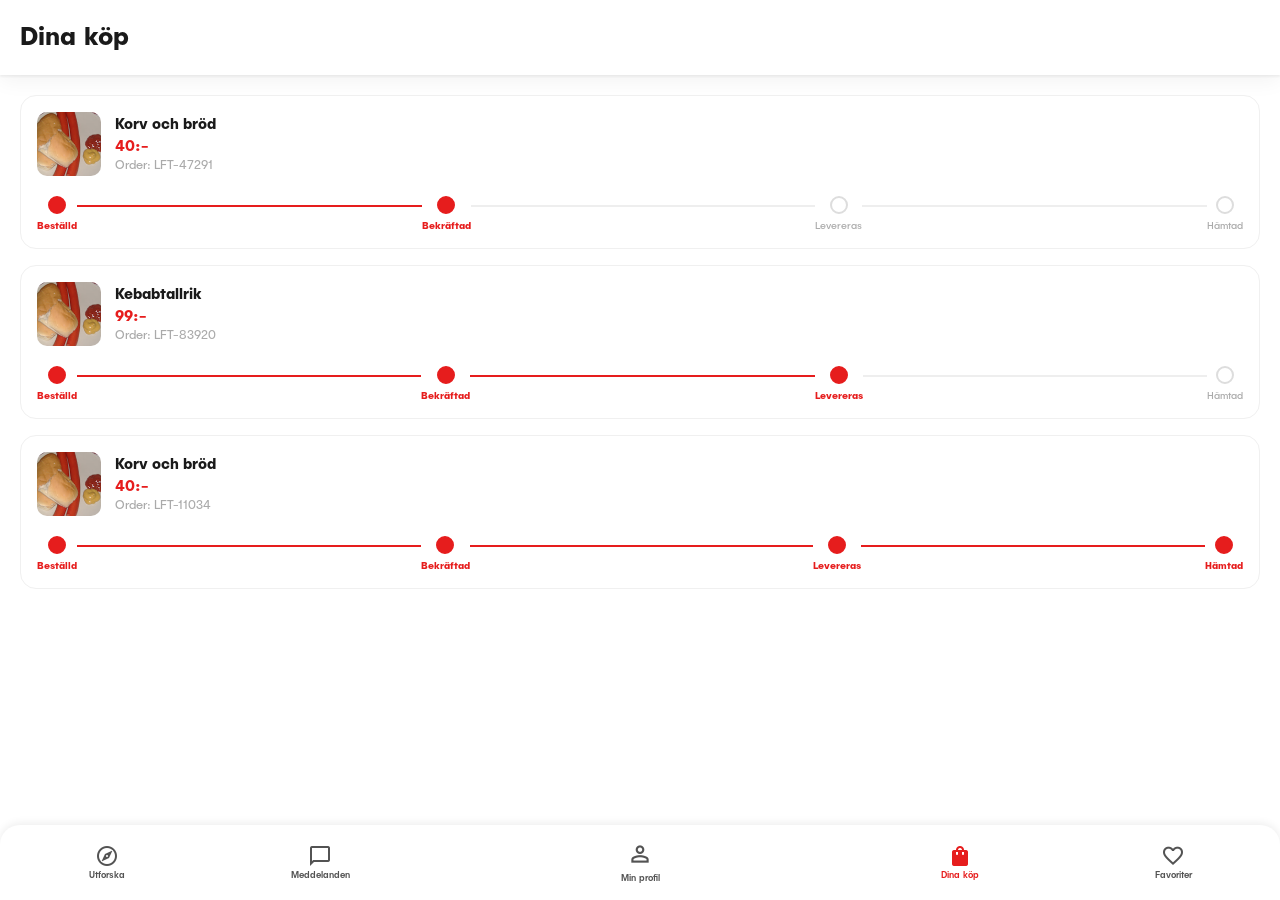
==== dinakop.html @ 67846745 "v15 inte klar men sparar för säkerhets skull" ====
<!DOCTYPE html>
<html lang="en">
<head>
    <meta charset="UTF-8">
    <meta name="viewport" content="width=device-width, initial-scale=1.0">
    <link rel="stylesheet" href="css/style.css">
    <link rel="stylesheet" href="https://fonts.googleapis.com/css2?family=Material+Symbols+Outlined:opsz,wght,FILL,GRAD@20..48,100..700,0..1,-50..200" />
    <title>Dina Köp</title>
</head>
<body id="dinaKopPage">

    <header>
        <h1>Dina köp</h1>
    </header>

    <main>

        <div class="kopLista">

            <div class="kopKort">
                <div class="kopKortTopp">
                    <div class="kopBild">
                        <img src="img/MatAnnonsBild1.png" alt="order bild">
                    </div>
                    <div class="kopInfo">
                        <p class="kopNamn">Korv och bröd</p>
                        <p class="kopPris">40:-</p>
                        <p class="kopOrderNr">Order: LFT-47291</p>
                    </div>
                </div>
                <div class="kopTracker">
                    <div class="trackerSteg aktivt">
                        <div class="trackerCircel"></div>
                        <p>Beställd</p>
                    </div>
                    <div class="trackerLinje aktivt"></div>
                    <div class="trackerSteg aktivt">
                        <div class="trackerCircel"></div>
                        <p>Bekräftad</p>
                    </div>
                    <div class="trackerLinje"></div>
                    <div class="trackerSteg">
                        <div class="trackerCircel"></div>
                        <p>Levereras</p>
                    </div>
                    <div class="trackerLinje"></div>
                    <div class="trackerSteg">
                        <div class="trackerCircel"></div>
                        <p>Hämtad</p>
                    </div>
                </div>
            </div>

            <div class="kopKort">
                <div class="kopKortTopp">
                    <div class="kopBild">
                        <img src="img/MatAnnonsBild1.png" alt="order bild">
                    </div>
                    <div class="kopInfo">
                        <p class="kopNamn">Kebabtallrik</p>
                        <p class="kopPris">99:-</p>
                        <p class="kopOrderNr">Order: LFT-83920</p>
                    </div>
                </div>
                <div class="kopTracker">
                    <div class="trackerSteg aktivt">
                        <div class="trackerCircel"></div>
                        <p>Beställd</p>
                    </div>
                    <div class="trackerLinje aktivt"></div>
                    <div class="trackerSteg aktivt">
                        <div class="trackerCircel"></div>
                        <p>Bekräftad</p>
                    </div>
                    <div class="trackerLinje aktivt"></div>
                    <div class="trackerSteg aktivt">
                        <div class="trackerCircel"></div>
                        <p>Levereras</p>
                    </div>
                    <div class="trackerLinje"></div>
                    <div class="trackerSteg">
                        <div class="trackerCircel"></div>
                        <p>Hämtad</p>
                    </div>
                </div>
            </div>

            <div class="kopKort">
                <div class="kopKortTopp">
                    <div class="kopBild">
                        <img src="img/MatAnnonsBild1.png" alt="order bild">
                    </div>
                    <div class="kopInfo">
                        <p class="kopNamn">Korv och bröd</p>
                        <p class="kopPris">40:-</p>
                        <p class="kopOrderNr">Order: LFT-11034</p>
                    </div>
                </div>
                <div class="kopTracker">
                    <div class="trackerSteg aktivt">
                        <div class="trackerCircel"></div>
                        <p>Beställd</p>
                    </div>
                    <div class="trackerLinje aktivt"></div>
                    <div class="trackerSteg aktivt">
                        <div class="trackerCircel"></div>
                        <p>Bekräftad</p>
                    </div>
                    <div class="trackerLinje aktivt"></div>
                    <div class="trackerSteg aktivt">
                        <div class="trackerCircel"></div>
                        <p>Levereras</p>
                    </div>
                    <div class="trackerLinje aktivt"></div>
                    <div class="trackerSteg aktivt">
                        <div class="trackerCircel"></div>
                        <p>Hämtad</p>
                    </div>
                </div>
            </div>

        </div>

    </main>

    <nav id="bottomNav">
        <div class="left">
            <a href="sida2.html" class="navButton">
                <span class="material-symbols-outlined">explore</span>
                <p>Utforska</p>
            </a>
            <a href="meddelanden.html" class="navButton">
                <span class="material-symbols-outlined">chat_bubble</span>
                <p>Meddelanden</p>
            </a>
        </div>
        <div class="middle">
            <a href="minprofil.html" class="navButton">
                <div class="profileCircle">
                    <span class="material-symbols-outlined">person</span>
                </div>
                <p>Min profil</p>
            </a>
        </div>
        <div class="right">
            <a href="dinakop.html" class="navButton active">
                <span class="material-symbols-outlined">shopping_bag</span>
                <p>Dina köp</p>
            </a>
            <a href="favoriter.html" class="navButton">
                <span class="material-symbols-outlined">favorite</span>
                <p>Favoriter</p>
            </a>
        </div>
    </nav>

</body>
</html>
---- css/style.css ----
/* FONTS */
@font-face {
    font-family: 'PublicaSans';
    src: url('../misc/fonts/ZPublicaSans.otf') format('opentype');
    font-weight: 400;
    font-style: normal;
}

@font-face {
    font-family: 'PublicaSans';
    src: url('../misc/fonts/PublicaSans-Medium.otf') format('opentype');
    font-weight: 500;
    font-style: normal;
}

@font-face {
    font-family: 'PublicaSans';
    src: url('../misc/fonts/PublicaSans-Bold.otf') format('opentype');
    font-weight: 700;
    font-style: normal;
}


/* MOBIL */
@media screen and (min-width: 1px) {
    #landingPage {
        background-color: white;
        margin: 0;
    }

    #shoppingPage{
        /* background-color: rgb(247, 246, 246); */
        background-color: #ffffff;
        margin:0;

        /* grid-template-rows: 100px,100px,100px; */
        grid-template-areas: 
        "hd"
        "mn"
        "nv"
        ;

        overflow-x: clip;
    }

    main {
        /* grid-area: ma; */
        height: auto;
        display: flex;
        justify-content: center;
        align-items: center;
        flex-direction: column;
    }

    div.introText {
        display: flex;
        justify-content: center;
        align-items: center;
        flex-direction: column;
        margin-bottom: 20px;
        margin-top: 80px;
        /* background-color: pink; */
        width: 100%;
        height: 100px;
    }
    div.introText h1 {
        text-align: center;
        font-family: 'PublicaSans', sans-serif;
        font-weight: 700;
        color: #e61d1d;
        font-size: 3em;
        margin:0;
    }
    div.introText p {
        margin:0;
        text-align: center;
        font-family: 'PublicaSans', sans-serif;
        font-weight: 400;
        color: #e61d1d;
    }

    div.StartKnapp {
        display: flex;
        justify-content: flex-end;
        align-items: center;
        /* background-color: red; */
        width: 100%;
        height: 200px;
        flex-direction: column;
        gap: 20px;
        margin-bottom: 20px;
    }
    div.StartKnapp a {
        display: flex;
        height: 50px;
        align-self: center;
        width: 200px;
        border-radius: 10px;
        border: 3px solid #e61d1d;
        background-color: #e61d1d;
        font-size: 18px;
        font-weight: 600;
        font-family: 'PublicaSans';
        color: white;
        box-shadow: 0 4px 15px rgba(230, 34, 34, 0.235);
        cursor:pointer;
        text-decoration: none;
        justify-content: center;
        align-items: center;
    }
    div.StartKnapp a.login {
        display: flex;
        height: 50px;
        align-self: center;
        width: 200px;
        border-radius: 10px;
        border: 3px solid #2C3E50;
        background-color: white;
        font-size: 18px;
        font-weight: 600;
        font-family: 'PublicaSans';
        color: #2C3E50;
        box-shadow: 0 4px 15px rgba(0, 0, 0, 0.1);
        cursor:pointer;
        text-decoration: none;
        justify-content: center;
        align-items: center;
    }
    div.StartKnapp a.login:visited {
        color: #2C3E50;
    }
    div.StartKnapp a:visited {
        color: white;
    }

    /* footer {
        grid-area: ft;
    } */
    div.pizzaBild {
        display: flex;
        margin:0;
        padding: 0;
        justify-content: center;
        align-items: end;
        width: 100%;
        height: 250px;
        margin-top: auto;
    }
    div.pizzaBild img {
        max-height: 100%;
        width: auto;
    }


    /* SHOPPING PAGE BÖRJAR HÄR!!!!!!!! */
    /* SHOPPING PAGE BÖRJAR HÄR!!!!!!!! */
    /* SHOPPING PAGE BÖRJAR HÄR!!!!!!!! */
    #shoppingPage #mainSida2{
        display: block;
        justify-content:flex-start ;
        align-items: center;
        flex-wrap: wrap;
        flex-direction: row ;
        width: 100%;
        height: auto;
        padding-top: 20px;
        gap: 10px;
        margin:0;
    }

    #shoppingPage #mainSida2 div.annonser {
        display: flex;
        flex-wrap: nowrap;
        overflow-x: auto;
        padding-bottom: 25px;
        padding-right: 100px;
        padding-left: 20px;
        height: auto;
        width: 100%;
        gap: 20px;
    }

    #shoppingPage div.annonser div.annons {
        width: 340px;
        flex-shrink: 0;
        height: 350px;
        background-color: white;
        border-radius: 20px;
        position: relative;
        cursor: pointer;
        border: 2px solid #eeeeee;
        transition: box-shadow 500ms;
    }

    #shoppingPage main div.bottenmellanrum {
        width: 100%;
        height: 10px;
    }

    #shoppingPage main h1.h1titel {
        font-family: 'PublicaSans', sans-serif;
        font-weight: 700;
        font-style: italic;
        margin-left: 20px;
        /* color: #e61d1d; */
        color: #1a1a1a;
    }

    #shoppingPage div.annonser div.annons:hover {
        box-shadow: 0 10px 20px rgba(0, 0, 0, 0.08), 0 4px 6px rgba(0, 0, 0, 0.05);
    }

    #shoppingPage div.annonser div.annons div.annonsBild {
        width: auto;
        height: 220px;
        border-radius: 18px 18px 0px 0px;
        overflow: hidden;
    }

    #shoppingPage div.annonser div.annons div.annonsBild img {
        width: 100%;
        height: auto;
    }

    #shoppingPage div.annonser div.annons div.annonsBild div.annonsBetyg {
        display: flex;
        flex-direction: row;
        justify-content:space-evenly;
        align-items: center;
        margin:0;
        background-color: white;
        width: 65px;
        height: 25px;
        border-radius: 20px;

        position: absolute;
        top: 15px;
        left: 15px;
        z-index: 10;
    }

    #shoppingPage div.annonser div.annons div.annonsBild div.annonsPris {
        display: flex;
        flex-direction: row;
        justify-content:space-evenly;
        align-items: center;
        margin:0;
        background-color: #e61d1d;
        width: 65px;
        height: 40px;
        border-radius: 7.5px;

        position: absolute;
        bottom: 150px;
        right: 15px;
        z-index: 10;
    }

    #shoppingPage div.annonser div.annons div.annonsBild div.annonsBetyg #star {
        color: #e61d1d;
        font-weight: 600;
        font-size: 12px;
        font-family: 'PublicaSans';
        margin-top: 13px;
        
    }

    #shoppingPage div.annonser div.annons div.annonsBild div.annonsPris #star {
        color: #ffffff;
        font-weight: 600;
        font-size: 18px;
        font-family: 'PublicaSans';
        margin-top: 20px;
        font-style: italic;
        
    }

    #shoppingPage div.annonser div.annons div.annonsInfo {
        display: flex;
        flex-direction: column;
        width: 100%;
        height: auto;
    }

    #shoppingPage div.annonser div.annons div.annonsInfo h1.annonsTitel {
        margin-left: 10px;
        margin-top:5px;
        margin-bottom:0;

        font-family: 'PublicaSans';
        font-weight: 500;
        font-size: 20px;

    }
    
    #shoppingPage div.annonser div.annons div.annonsInfo p.annonsTidKvar {
        margin-left: 10px;
        margin-top:0;
        margin-bottom:0;

        font-family: 'PublicaSans';
        font-weight: 400;
        font-size: 14px;
        color:#e61d1d;
    }

    #shoppingPage div.annonser div.annons div.annonsInfo p.annonsUser {
        color: #575757;
        font-family: 'PublicaSans';
        font-weight: 400;
        font-size: 12px;
        position: absolute;
        top: 250px;
        left: 10px;
        margin:0;
    }

    #shoppingPage div.annonser div.annons div.annonsInfo button.buybutton {
        width: 100px;
        height: 35px;
        border-radius: 10px;
        border:0;
        background-color: #e61d1d;
        color: white;
        font-family: 'PublicaSans', sans-serif;
        font-size: 16px;
        font-weight: 600;
        position: absolute;
        right: 10px;
        bottom: 10px;
        cursor: pointer;
    }

    #shoppingPage div.annonser div.annons div.annonsInfo button.buybutton:hover {
        background-color: #ce1b1b;
    }

    #shoppingPage div.annonser div.annons div.annonsInfo div.annonsPris {
        background-color: white;

    }

    #shoppingPage div.annonser div.annons div.annonsBild div.annonsPlats {
        display: flex;
        align-items: center;
        width: 200px;
        height: 30px;
        /* background-color: white; */

        border-radius: 5px;
        position: absolute;
        bottom: 145px;
        right: 5px;
        z-index: 100;
        margin:0;
    }

    #shoppingPage div.annonser div.annons div.annonsBild div.annonsPlats p {
        text-align: right;
        font-family: 'PublicaSans', sans-serif;
        font-size: 16px;
        color: white;
        margin:0;
        width: 100%;
        
    }
    
    #shoppingPage div.annonser div.annons div.annonsInfo div.annonsPris p {
        color: #e61d1d;
        font-weight: 600;
        font-size: 28px;
        font-family: 'PublicaSans';
        position: absolute;
        margin:0;
        bottom: 10px;
        left: 10px;
    }

    #shoppingPage div.annonser div.annons div.annonsBudande {
        display: flex;
        flex-direction: row;
        justify-content: space-between;
        width: 100%;
        height: auto;
    }

    #shoppingPage div.annonser div.annons div.annonsBudande p.annonsTypBud {
        margin-left: 10px;
        margin-top: 10px;
        font-family: 'PublicaSans';
        font-weight: 500;
        font-size: 16px;

        text-decoration-line: underline;
        text-decoration-color: #e61d1d;
        text-decoration-thickness: 5px;
    }

    #shoppingPage div.annonser div.annons div.annonsBudande p.annonsTypBuyNow {
        margin-left: 10px;
        margin-top: 15px;
        font-family: 'PublicaSans';
        font-weight: 500;
        font-size: 16px;
    }

    #shoppingPage div.annonser div.annons div.annonsBudande p.annonsPris {
        margin-right: 10px;
        margin-top: 10px;
        font-family: 'PublicaSans';
        font-weight: 600;
        font-size: 20px;

        text-decoration-line: underline;
        text-decoration-color: #e61d1d;
        text-decoration-thickness: 3px;
    }

    header div.nuvarandePlats {
        display: flex;
        align-items: center;
        gap: 3px;
        margin-left: 10px;
    }

    #shoppingPage header {
        box-shadow: 0 2px 2px 0 rgba(0, 0, 0, 0.05), 0 6px 20px 0 rgba(0, 0, 0, 0.05);
    }

    #shoppingPage div.nuvarandePlats button.platsIkon {
        width: 32px;
        height: 32px;
        margin-right: 7px;

        border-radius: 4px;
        border: none;
        cursor: pointer;
        
        
        display: inline-flex;
        align-items: center;
        justify-content: center;
        padding: 0; 
    }
    #shoppingPage div.nuvarandePlats button.platsIkon:hover {
        background-color: #d6d6d6;
    }
    #shoppingPage button.platsIkon {
        width: 25px;
        height: 25px;
        border-radius: 4px;
        opacity: 100%;
    }

    #shoppingPage div.nuvarandePlats h1 {
        text-align: left;
        font-family: 'PublicaSans', sans-serif;
        font-weight: 700;
        color: #e61d1d;
        font-size: 2em;
        margin:0;
        line-height: 0.8;
    }

    #shoppingPage div.nuvarandePlats #leftovers {
        font-family: 'PublicaSans', sans-serif;
        font-weight: 300;
        color: #e61d1d;
        margin:0;
        line-height: 1;
    }

    #shoppingPage div.nuvarandePlats div.loggaochplats {
        display: flex;
        flex-direction: column;
        justify-content: center;
        align-items: center;
        width: 200px;
        height: 75px;
        margin-top: 5px;
    }

    #shoppingPage header div.nuvarandePlats .p-header {
        margin: 0;
        display: inline;
        font-family: 'PublicaSans';
        font-weight: 700;
        font-size: 16px;
    }
    #shoppingPage header div.nuvarandePlats .p-header2 {
        font-family: 'PublicaSans';
        font-weight: 400;
        font-size: 16px;
        margin:0;
        display: inline;
        padding-left: 10px;
    }

    #shoppingPage div.nuvarandePlats button.platsIkon span {
        font-size: 20px;
        font-weight: 300;
        pointer-events: none;
    }

    #shoppingPage #mainSida2 div.KnapparKategorier {
        display: flex;
        flex-wrap: nowrap;
        flex-direction: row;
        justify-content: flex-start;
        margin-bottom: 20px;
        padding-left: 20px;
        gap: 10px;
        align-items: start;
    }

    #shoppingPage #mainSida2 div.KnapparKategorier button.kategoriKnappAlla {
        height: 35px;
        width: 90px;
        background-color: #e61d1d;
        color: white;
        border-radius: 20px;
        border:0;

        font-family: 'PublicaSans';
        font-weight: 500;
        font-size: 12px;
        text-align: center;
        cursor: pointer;
    }


    #shoppingPage #mainSida2 div.KnapparKategorier button.kategoriKnapp {
        height: 35px;
        width: 90px;
        background-color: #ffffff;
        color: #575757;
        border: 1px solid #d6d6d6;
        border-radius: 20px;
        /* border:0; */

        font-family: 'PublicaSans';
        font-weight: 500;
        font-size: 12px;
        text-align: center;
        cursor: pointer;
    }

    #shoppingPage #mainSida2 div.KnapparKategorier button.kategoriKnappHamburger {
        margin-right: 35px;
        height: 30px;
        width: 40px;
        border-radius: 10px;
        background-color: #e61d1d;
        color: #e61d1d;
        border: 1px solid #e61d1d;
        /* border:0;
        background-color: #e61d1d; */
        cursor: pointer;
    }

    #shoppingPage #mainSida2 div.KnapparKategorier button.kategoriKnappHamburger span {
        padding-top: 2px;
        padding-left: 1px;
    }


    /* NAV BAR */

    #shoppingPage nav {
        display: flex;
        align-items: center;
        justify-content: space-around;
        padding: 0;
        width: 100%;
        height: 75px;
        background-color: white;
        box-shadow: 0 -2px 8px rgba(0, 0, 0, 0.07);
        border-radius: 20px 20px 0 0;
        position: fixed;
        bottom: 0;
        left: 0;
        z-index: 1000;
    }
    
    #shoppingPage nav div.left,
    #shoppingPage nav div.middle,
    #shoppingPage nav div.right {
        display: flex;
        flex-direction: row;
        align-items: center;
        justify-content: space-around;
        flex: 1;
    }
    
    #shoppingPage nav a.navButton {
        display: flex;
        flex-direction: column;
        align-items: center;
        justify-content: center;
        gap: 4px;
        padding: 6px 0;
        flex: 1;
        border: none;
        background: none;
        cursor: pointer;
        border-radius: 12px;
        text-decoration: none;
    }
    
    #shoppingPage nav a.navButton span.material-symbols-outlined {
        font-size: 24px;
        color: #575757;
        font-variation-settings: 'FILL' 0, 'wght' 400;
        transition: color 200ms;
    }
    
    #shoppingPage nav a.navButton p {
        margin: 0;
        font-family: 'PublicaSans', sans-serif;
        font-size: 9px;
        font-weight: 500;
        color: #575757;
        white-space: nowrap;
    }
    
    #shoppingPage nav a.navButton.active span.material-symbols-outlined {
        color: #e61d1d;
        font-variation-settings: 'FILL' 1, 'wght' 400;
    }
    
    #shoppingPage nav a.navButton.active p {
        color: #e61d1d;
    }

    #shoppingPage nav button.navButton {
        gap: 4px;
    }
    
    #shoppingPage nav a.navButton div.profileCircle span.material-symbols-outlined {
        font-size: 26px;
        color: #575757;
        font-variation-settings: 'FILL' 0, 'wght' 400;
        transition: color 200ms, font-variation-settings 200ms;
    }
    
    #shoppingPage nav a.navButton.active div.profileCircle {
        border-color: #e61d1d;
    }
    
    #shoppingPage nav a.navButton.active div.profileCircle span.material-symbols-outlined {
        color: #e61d1d;
        font-variation-settings: 'FILL' 1, 'wght' 400;
    }
    
    #shoppingPage nav a.navButton.active p {
        color: #e61d1d;
    }
    
    
    #shoppingPage #mainSida2 {
        padding-bottom: 90px;
    }




    /* KÖP ORDER */

    #purchase {
        display: none;
        position: fixed;
        inset: 0;
        background-color: rgba(0, 0, 0, 0.4);
        z-index: 2000;
        opacity: 0;
        transition: opacity 350ms ease;
    }

    #purchase.visible {
        opacity: 1;
    }

    #purchaseWindow {
        position: fixed;
        bottom: 0;
        left: 0;
        width: 425px;
        z-index: 2001;
        background-color: #ffffff;
        border-radius: 28px 28px 0 0;
        padding: 16px 24px 36px 24px;
        display: flex;
        flex-direction: column;
        align-items: center;

        transform: translateY(100%);
        /* transition: transform 400ms cubic-bezier(0.32, 0.72, 0, 1); */
        transition: transform 400ms ease;
    }

    #purchaseWindow.visible {
        transform: translateY(0);
    }

    #purchaseIcon {
        font-size: 40px;
        color: #e61d1d;
        font-variation-settings: 'FILL' 1;
    }

    #purchaseTitel {
        font-family: 'PublicaSans', sans-serif;
        font-weight: 700;
        font-size: 32px;
        color: #1a1a1a;
        margin: 0 0 4px 0;
    }

    #purchaseLitenText {
        font-family: 'PublicaSans', sans-serif;
        font-weight: 400;
        font-size: 14px;
        color: #888888;
        margin: 0 0 28px 0;
    }

    #purchaseDiv {
        width: 100%;
        background-color: #f7f7f7;
        border-radius: 16px;
        padding: 4px 16px;
        margin-bottom: 28px;
        margin-right: 10px;
        margin-left: 10px;
    }

    .purchaseRow {
        display: flex;
        justify-content: space-between;
        align-items: center;
        padding: 14px 0;
    }

    .purchaseText {
        font-family: 'PublicaSans', sans-serif;
        font-weight: 400;
        font-size: 14px;
        color: #565656;
    }

    .purchasePris {
        font-family: 'PublicaSans', sans-serif;
        font-weight: 600;
        font-size: 14px;
        color: #1a1a1a;
    }

    #purchaseCloseButton {
        width: 100%;
        height: 52px;
        border-radius: 14px;
        border: none;
        background-color: #e61d1d;
        color: white;
        font-family: 'PublicaSans', sans-serif;
        font-size: 16px;
        font-weight: 600;
        cursor: pointer;
        transition: background-color 200ms;
    }

    #purchaseCloseBtn:hover {
        background-color: #ce1b1b;
    }



    /* SIDA 3 (MEDDELANDEN) */
    /* SIDA 3 (MEDDELANDEN) */
    /* SIDA 3 (MEDDELANDEN) */
    /* SIDA 3 (MEDDELANDEN) */
    /* SIDA 3 (MEDDELANDEN) */
    /* SIDA 3 (MEDDELANDEN) */
    /* SIDA 3 (MEDDELANDEN) */

    #meddelandenPage {
        background-color: #ffffff;
        margin: 0;
    }

    #meddelandenPage header {
        box-shadow: 0 2px 2px 0 rgba(0, 0, 0, 0.05), 0 6px 20px 0 rgba(0, 0, 0, 0.05);
        padding: 0 20px;
        height: 75px;
        display: flex;
        align-items: center;
    }

    #meddelandenPage header h1 {
        font-family: 'PublicaSans', sans-serif;
        font-weight: 700;
        font-size: 28px;
        color: #1a1a1a;
        margin: 0;
    }

    #meddelandenPage main {
        display: block;
        height: auto;
        padding-bottom: 90px;
    }


    #meddelandenPage div.konversationer {
        display: flex;
        flex-direction: column;
        padding: 10px 0;
    }

    #meddelandenPage div.konversation {
        display: flex;
        flex-direction: row;
        align-items: center;
        gap: 14px;
        padding: 14px 20px;
        cursor: pointer;
        border-bottom: 1px solid #f0f0f0;
        transition: background-color 150ms;
    }

    #meddelandenPage div.konversation:hover {
        background-color: #fafafa;
    }


    #meddelandenPage div.profilCircel {
        width: 48px;
        height: 48px;
        min-width: 48px;
        border-radius: 50%;
        border: 2px solid #e8e8e8;
        display: flex;
        align-items: center;
        justify-content: center;
        font-family: 'PublicaSans', sans-serif;
        font-weight: 700;
        font-size: 18px;
        color: #e61d1d;
    }

    #meddelandenPage div.profilCircel span {
        color: #e61d1d;
        font-variation-settings: 'FILL' 1;
    }


    #meddelandenPage div.konvInfo {
        display: flex;
        flex-direction: column;
        gap: 3px;
        overflow: hidden;
    }

    #meddelandenPage p.konvNamn {
        margin: 0;
        font-family: 'PublicaSans', sans-serif;
        font-weight: 600;
        font-size: 15px;
        color: #1a1a1a;
    }

    #meddelandenPage p.konvSenaste {
        margin: 0;
        font-family: 'PublicaSans', sans-serif;
        font-weight: 400;
        font-size: 13px;
        color: #575757;
        overflow: hidden;
    }

   
    #meddelandenPage nav {
        display: flex;
        align-items: center;
        justify-content: space-around;
        padding: 0;
        width: 100%;
        height: 75px;
        background-color: white;
        box-shadow: 0 -2px 8px rgba(0, 0, 0, 0.07);
        border-radius: 20px 20px 0 0;
        position: fixed;
        bottom: 0;
        left: 0;
        z-index: 1000;
    }

    #meddelandenPage nav div.left,
    #meddelandenPage nav div.middle,
    #meddelandenPage nav div.right {
        display: flex;
        flex-direction: row;
        align-items: center;
        justify-content: space-around;
        flex: 1;
    }

    #meddelandenPage nav .navButton {
        display: flex;
        flex-direction: column;
        align-items: center;
        justify-content: center;
        gap: 2px;
        padding: 6px 0;
        flex: 1;
        border: none;
        background: none;
        cursor: pointer;
        border-radius: 12px;
        text-decoration: none;
    }

    #meddelandenPage nav .navButton span.material-symbols-outlined {
        font-size: 24px;
        color: #575757;
        font-variation-settings: 'FILL' 0, 'wght' 400;
        transition: color 200ms;
    }

    #meddelandenPage nav .navButton p {
        margin: 0;
        font-family: 'PublicaSans', sans-serif;
        font-size: 9px;
        font-weight: 500;
        color: #575757;
        white-space: nowrap;
    }

    #meddelandenPage nav .navButton.active span.material-symbols-outlined {
        color: #e61d1d;
        font-variation-settings: 'FILL' 1, 'wght' 400;
    }

    #meddelandenPage nav .navButton.active p {
        color: #e61d1d;
    }

    #meddelandenPage nav .navButton div.profileCircle span.material-symbols-outlined {
        font-size: 26px;
        color: #575757;
    }


    /* SIDA 4 */
    /* SIDA 4 */
    /* SIDA 4 */
    /* SIDA 4 */
    /* SIDA 4 */
    /* SIDA 4 */

        /* ========================= */
    /* SHARED PLAIN HEADER       */
    /* ========================= */

    #profilPage header,
    #dinaKopPage header,
    #favoriterPage header {
        box-shadow: 0 2px 2px 0 rgba(0, 0, 0, 0.05), 0 6px 20px 0 rgba(0, 0, 0, 0.05);
        padding: 0 20px;
        height: 75px;
        display: flex;
        align-items: center;
    }

    #profilPage header h1,
    #dinaKopPage header h1,
    #favoriterPage header h1 {
        font-family: 'PublicaSans', sans-serif;
        font-weight: 700;
        font-size: 1.6em;
        color: #1a1a1a;
        margin: 0;
    }

    #profilPage main,
    #dinaKopPage main,
    #favoriterPage main {
        display: block;
        height: auto;
        padding-bottom: 90px;
    }

    /* SHARED NAV (same rules as meddelandenPage) */
    #profilPage nav,
    #dinaKopPage nav,
    #favoriterPage nav {
        display: flex;
        align-items: center;
        justify-content: space-around;
        padding: 0;
        width: 100%;
        height: 75px;
        background-color: white;
        box-shadow: 0 -2px 8px rgba(0, 0, 0, 0.07);
        border-radius: 20px 20px 0 0;
        position: fixed;
        bottom: 0;
        left: 0;
        z-index: 1000;
    }

    #profilPage nav div.left,
    #profilPage nav div.middle,
    #profilPage nav div.right,
    #dinaKopPage nav div.left,
    #dinaKopPage nav div.middle,
    #dinaKopPage nav div.right,
    #favoriterPage nav div.left,
    #favoriterPage nav div.middle,
    #favoriterPage nav div.right {
        display: flex;
        flex-direction: row;
        align-items: center;
        justify-content: space-around;
        flex: 1;
    }

    #profilPage nav .navButton,
    #dinaKopPage nav .navButton,
    #favoriterPage nav .navButton {
        display: flex;
        flex-direction: column;
        align-items: center;
        justify-content: center;
        gap: 2px;
        padding: 6px 0;
        flex: 1;
        border: none;
        background: none;
        cursor: pointer;
        border-radius: 12px;
        text-decoration: none;
        -webkit-tap-highlight-color: transparent;
    }

    #profilPage nav .navButton span.material-symbols-outlined,
    #dinaKopPage nav .navButton span.material-symbols-outlined,
    #favoriterPage nav .navButton span.material-symbols-outlined {
        font-size: 24px;
        color: #535353;
        font-variation-settings: 'FILL' 0, 'wght' 400;
        transition: color 200ms;
    }

    #profilPage nav .navButton p,
    #dinaKopPage nav .navButton p,
    #favoriterPage nav .navButton p {
        margin: 0;
        font-family: 'PublicaSans', sans-serif;
        font-size: 9px;
        font-weight: 500;
        color: #535353;
        white-space: nowrap;
    }

    #profilPage nav .navButton.active span.material-symbols-outlined,
    #dinaKopPage nav .navButton.active span.material-symbols-outlined,
    #favoriterPage nav .navButton.active span.material-symbols-outlined {
        color: #e61d1d;
        font-variation-settings: 'FILL' 1, 'wght' 400;
    }

    #profilPage nav .navButton.active p,
    #dinaKopPage nav .navButton.active p,
    #favoriterPage nav .navButton.active p {
        color: #e61d1d;
    }


    #profilPage nav .navButton div.profileCircle span.material-symbols-outlined,
    #dinaKopPage nav .navButton div.profileCircle span.material-symbols-outlined,
    #favoriterPage nav .navButton div.profileCircle span.material-symbols-outlined {
        font-size: 26px;
        color: #535353;
    }

    #profilPage nav .navButton.active div.profileCircle,
    #dinaKopPage nav .navButton.active div.profileCircle,
    #favoriterPage nav .navButton.active div.profileCircle {
        border-color: #e61d1d;
    }

    #profilPage nav .navButton.active div.profileCircle span.material-symbols-outlined,
    #dinaKopPage nav .navButton.active div.profileCircle span.material-symbols-outlined,
    #favoriterPage nav .navButton.active div.profileCircle span.material-symbols-outlined {
        color: #e61d1d;
    }


    /* ========================= */
    /* MIN PROFIL                */
    /* ========================= */

    #profilPage {
        background-color: #ffffff;
        margin: 0;
    }

    #profilPage div.profilTopp {
        display: flex;
        flex-direction: column;
        align-items: center;
        padding: 30px 20px 20px 20px;
        gap: 6px;
    }

    #profilPage div.profilAvatar {
        width: 80px;
        height: 80px;
        border-radius: 50%;
        background-color: #fdeaea;
        border: 2px solid #e8e8e8;
        display: flex;
        align-items: center;
        justify-content: center;
        font-family: 'PublicaSans', sans-serif;
        font-weight: 700;
        font-size: 32px;
        color: #e61d1d;
        margin-bottom: 8px;
    }

    #profilPage div.profilAvatar span{
        color: #e61d1d;
        font-variation-settings: 'FILL' 1, 'wght' 400;
        font-size: 36px;
    }

    #profilPage p.profilNamn {
        margin: 0;
        font-family: 'PublicaSans', sans-serif;
        font-weight: 600;
        font-size: 18px;
        color: #1a1a1a;
    }

    #profilPage p.profilEmail {
        margin: 0;
        font-family: 'PublicaSans', sans-serif;
        font-weight: 400;
        font-size: 13px;
        color: #535353;
    }

    #profilPage div.profilSektion {
        margin: 10px 20px;
        border: 1px solid #f0f0f0;
        border-radius: 16px;
        overflow: hidden;
    }

    #profilPage div.profilRad {
        display: flex;
        flex-direction: row;
        align-items: center;
        gap: 14px;
        padding: 16px;
        cursor: pointer;
        border-bottom: 1px solid #f0f0f0;
    }

    #profilPage div.profilRad:last-child {
        border-bottom: none;
    }

    #profilPage div.profilRad:hover {
        background-color: #fafafa;
    }

    #profilPage div.profilRad span.material-symbols-outlined {
        font-size: 22px;
        color: #535353;
    }

    #profilPage div.profilRad p {
        margin: 0;
        font-family: 'PublicaSans', sans-serif;
        font-weight: 500;
        font-size: 15px;
        color: #1a1a1a;
        flex: 1;
    }

    #profilPage span.profilPil {
        color: #535353;
    }

    #profilPage div.profilRadLogout span.material-symbols-outlined,
    #profilPage div.profilRadLogout p {
        color: #e61d1d;
    }


    /* ========================= */
    /* DINA KÖP                  */
    /* ========================= */

    #dinaKopPage {
        background-color: #ffffff;
        margin: 0;
    }

    #dinaKopPage div.kopLista {
        display: flex;
        flex-direction: column;
        gap: 16px;
        padding: 20px;
    }

    #dinaKopPage div.kopKort {
        border: 1px solid #f0f0f0;
        border-radius: 16px;
        padding: 16px;
        display: flex;
        flex-direction: column;
        gap: 20px;
    }

    #dinaKopPage div.kopKortTopp {
        display: flex;
        flex-direction: row;
        gap: 14px;
        align-items: center;
    }

    #dinaKopPage div.kopBild {
        width: 64px;
        height: 64px;
        border-radius: 10px;
        overflow: hidden;
        flex-shrink: 0;
    }

    #dinaKopPage div.kopBild img {
        width: 100%;
        height: 100%;
        object-fit: cover;
    }

    #dinaKopPage div.kopInfo {
        display: flex;
        flex-direction: column;
        gap: 3px;
    }

    #dinaKopPage p.kopNamn {
        margin: 0;
        font-family: 'PublicaSans', sans-serif;
        font-weight: 600;
        font-size: 15px;
        color: #1a1a1a;
    }

    #dinaKopPage p.kopPris {
        margin: 0;
        font-family: 'PublicaSans', sans-serif;
        font-weight: 700;
        font-size: 15px;
        color: #e61d1d;
    }

    #dinaKopPage p.kopOrderNr {
        margin: 0;
        font-family: 'PublicaSans', sans-serif;
        font-weight: 400;
        font-size: 12px;
        color: #aaaaaa;
    }

    /* Shipping tracker */
    #dinaKopPage div.kopTracker {
        display: flex;
        flex-direction: row;
        align-items: center;
        justify-content: space-between;
    }

    #dinaKopPage div.trackerSteg {
        display: flex;
        flex-direction: column;
        align-items: center;
        gap: 6px;
        flex-shrink: 0;
    }

    #dinaKopPage div.trackerCircel {
        width: 14px;
        height: 14px;
        border-radius: 50%;
        border: 2px solid #dddddd;
        background-color: white;
        transition: background-color 200ms, border-color 200ms;
    }

    #dinaKopPage div.trackerSteg.aktivt div.trackerCircel {
        background-color: #e61d1d;
        border-color: #e61d1d;
    }

    #dinaKopPage div.trackerSteg p {
        margin: 0;
        font-family: 'PublicaSans', sans-serif;
        font-weight: 400;
        font-size: 10px;
        color: #aaaaaa;
        white-space: nowrap;
    }

    #dinaKopPage div.trackerSteg.aktivt p {
        color: #e61d1d;
        font-weight: 600;
    }

    #dinaKopPage div.trackerLinje {
        flex: 1;
        height: 2px;
        background-color: #eeeeee;
        margin-bottom: 16px;
    }

    #dinaKopPage div.trackerLinje.aktivt {
        background-color: #e61d1d;
    }


    /* ========================= */
    /* FAVORITER                 */
    /* ========================= */

    #favoriterPage {
        background-color: #ffffff;
        margin: 0;
    }

    #favoriterPage div.favGrid {
        display: flex;
        flex-wrap: wrap;
        gap: 16px;
        padding: 20px;
        justify-content: space-between;
    }

    #favoriterPage div.annons {
        width: calc(50% - 8px);
        height: 350px;
        background-color: white;
        border-radius: 20px;
        position: relative;
        cursor: pointer;
        border: 2px solid #eeeeee;
        transition: box-shadow 500ms;
        flex-shrink: 0;
        overflow: hidden;
    }

    #favoriterPage div.annons:hover {
        box-shadow: 0 10px 20px rgba(0, 0, 0, 0.08), 0 4px 6px rgba(0, 0, 0, 0.05);
    }

    #favoriterPage div.annonsBild {
        width: 100%;
        height: 180px;
        border-radius: 18px 18px 0 0;
        overflow: hidden;
    }

    #favoriterPage div.annonsBild img {
        width: 100%;
        height: 100%;
        object-fit: cover;
    }

    #favoriterPage div.annonsBetyg {
        display: flex;
        justify-content: space-evenly;
        align-items: center;
        background-color: white;
        width: 60px;
        height: 22px;
        border-radius: 20px;
        position: absolute;
        top: 10px;
        left: 10px;
        z-index: 10;
    }

    #favoriterPage div.annonsBetyg #star {
        color: #e61d1d;
        font-weight: 600;
        font-size: 10px;
        font-family: 'PublicaSans';
        margin-top: 10px;
    }

    #favoriterPage div.annonsInfo {
        display: flex;
        flex-direction: column;
        width: 100%;
    }

    #favoriterPage h1.annonsTitel {
        margin: 6px 8px 0 8px;
        font-family: 'PublicaSans';
        font-weight: 500;
        font-size: 14px;
    }

    #favoriterPage p.annonsUser {
        color: #535353;
        font-family: 'PublicaSans';
        font-weight: 400;
        font-size: 10px;
        position: absolute;
        top: 210px;
        left: 8px;
        right: 8px;
        margin: 0;
        overflow: hidden;
        text-overflow: ellipsis;
        white-space: nowrap;
    }

    #favoriterPage div.annonsPris p {
        color: #e61d1d;
        font-weight: 600;
        font-size: 20px;
        font-family: 'PublicaSans';
        position: absolute;
        margin: 0;
        bottom: 10px;
        left: 8px;
    }

    #favoriterPage button.buybutton {
        width: 80px;
        height: 30px;
        border-radius: 10px;
        border: 0;
        background-color: #e61d1d;
        color: white;
        font-family: 'PublicaSans', sans-serif;
        font-size: 13px;
        font-weight: 600;
        position: absolute;
        right: 8px;
        bottom: 10px;
        cursor: pointer;
    }

    #favoriterPage button.buybutton:hover {
        background-color: #ce1b1b;
    }



}








/* DESKTOP */
/* DESKTOP */
/* DESKTOP */
/* DESKTOP */
/* DESKTOP */
/* DESKTOP */
/* DESKTOP */

@media screen and (min-width: 600px) {
    body {
        background-color: white;
        margin: 0;
    }

    main {
        height: 100vh;
        display: flex;
        justify-content: center;
        align-items: center;
        flex-direction: column;
    }

    div.introText {
        display: flex;
        justify-content: center;
        align-items: center;
        flex-direction: column;
        margin-bottom: 20px;
        margin-top: 80px;
        /* background-color: pink; */
        width: 100%;
        height: 100px;
    }
    div.introText h1 {
        text-align: center;
        font-family: 'PublicaSans', sans-serif;
        font-weight: 700;
        color: #e61d1d;
        font-size: 3em;
        margin:0;
    }
    div.introText p {
        margin:0;
        text-align: center;
        font-family: 'PublicaSans', sans-serif;
        font-weight: 400;
        color: #e61d1d;
    }

    div.StartKnapp {
        display: flex;
        justify-content: center;
        align-items: center;
        /* background-color: red; */
        width: 100%;
        height: 125px;
        gap: 30px;
    }
    div.StartKnapp a {
        display: flex;
        height: 50px;
        align-self: center;
        width: 200px;
        border-radius: 10px;
        border: 3px solid #e61d1d;
        background-color: #e61d1d;
        font-size: 18px;
        font-weight: 600;
        font-family: 'PublicaSans';
        color: white;
        box-shadow: 0 4px 15px rgba(230, 34, 34, 0.235);
        cursor:pointer;
        text-decoration: none;
        justify-content: center;
        align-items: center;
    }
    div.StartKnapp a.login {
        display: flex;
        height: 50px;
        align-self: center;
        width: 200px;
        border-radius: 10px;
        border: 3px solid #2C3E50;
        background-color: white;
        font-size: 18px;
        font-weight: 600;
        font-family: 'PublicaSans';
        color: #2C3E50;
        box-shadow: 0 4px 15px rgba(0, 0, 0, 0.1);
        cursor:pointer;
        text-decoration: none;
        justify-content: center;
        align-items: center;
    }
    div.StartKnapp a.login:visited {
        color: #2C3E50;
    }
    div.StartKnapp a:visited {
        color: white;
    }

    div.pizzaBild {
        display: flex;
        margin:0;
        padding: 0;
        justify-content: center;
        align-items: end;
        width: 100%;
        height: 250px;
        margin-top: auto;
    }
    div.pizzaBild img {
        max-height: 100%;
        width: auto;
        margin-top: 200px;
    }
}
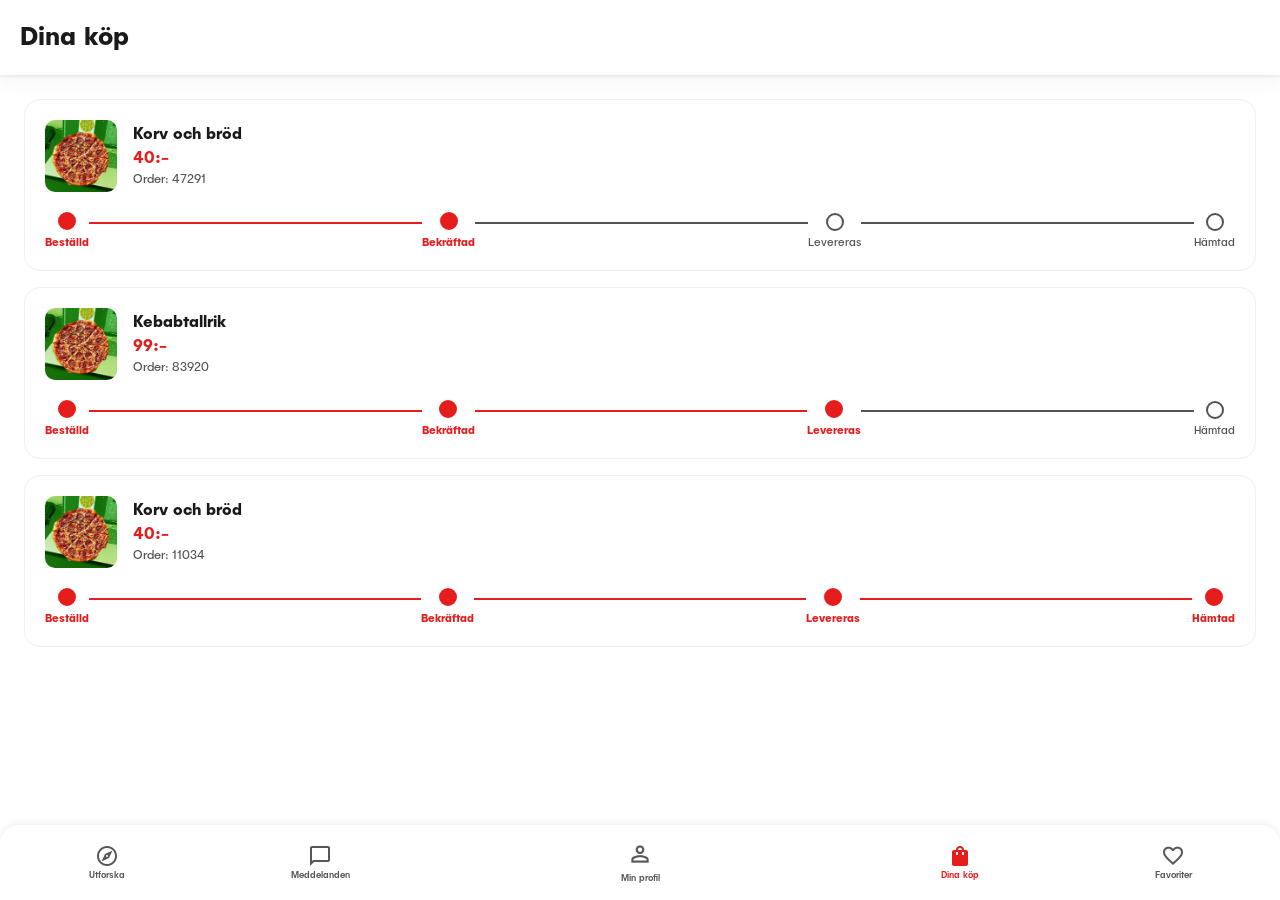
==== commit 2e2cfe6e: "Inlämning" ====
--- a/dinakop.html
+++ b/dinakop.html
@@ -4,7 +4,7 @@
     <meta charset="UTF-8">
     <meta name="viewport" content="width=device-width, initial-scale=1.0">
     <link rel="stylesheet" href="css/style.css">
-    <link rel="stylesheet" href="https://fonts.googleapis.com/css2?family=Material+Symbols+Outlined:opsz,wght,FILL,GRAD@20..48,100..700,0..1,-50..200" />
+    <link rel="stylesheet" href="https://fonts.googleapis.com/css2?family=Material+Symbols+Outlined:opsz,wght,FILL,GRAD@20..48,100..700,0..1,-50..200">
     <title>Dina Köp</title>
 </head>
 <body id="dinaKopPage">
@@ -20,12 +20,12 @@
             <div class="kopKort">
                 <div class="kopKortTopp">
                     <div class="kopBild">
-                        <img src="img/MatAnnonsBild1.png" alt="order bild">
+                        <img src="img/PSDBILDWEBBUTVECKLING.jpg" alt="order bild">
                     </div>
                     <div class="kopInfo">
                         <p class="kopNamn">Korv och bröd</p>
                         <p class="kopPris">40:-</p>
-                        <p class="kopOrderNr">Order: LFT-47291</p>
+                        <p class="kopOrderNr">Order: 47291</p>
                     </div>
                 </div>
                 <div class="kopTracker">
@@ -54,12 +54,12 @@
             <div class="kopKort">
                 <div class="kopKortTopp">
                     <div class="kopBild">
-                        <img src="img/MatAnnonsBild1.png" alt="order bild">
+                        <img src="img/PSDBILDWEBBUTVECKLING.jpg" alt="order bild">
                     </div>
                     <div class="kopInfo">
                         <p class="kopNamn">Kebabtallrik</p>
                         <p class="kopPris">99:-</p>
-                        <p class="kopOrderNr">Order: LFT-83920</p>
+                        <p class="kopOrderNr">Order: 83920</p>
                     </div>
                 </div>
                 <div class="kopTracker">
@@ -88,12 +88,12 @@
             <div class="kopKort">
                 <div class="kopKortTopp">
                     <div class="kopBild">
-                        <img src="img/MatAnnonsBild1.png" alt="order bild">
+                        <img src="img/PSDBILDWEBBUTVECKLING.jpg" alt="order bild">
                     </div>
                     <div class="kopInfo">
                         <p class="kopNamn">Korv och bröd</p>
                         <p class="kopPris">40:-</p>
-                        <p class="kopOrderNr">Order: LFT-11034</p>
+                        <p class="kopOrderNr">Order: 11034</p>
                     </div>
                 </div>
                 <div class="kopTracker">
@@ -143,7 +143,7 @@
             </a>
         </div>
         <div class="right">
-            <a href="dinakop.html" class="navButton active">
+            <a href="dinakop.html" class="navButton ">
                 <span class="material-symbols-outlined">shopping_bag</span>
                 <p>Dina köp</p>
             </a>
--- a/css/style.css
+++ b/css/style.css
@@ -20,20 +20,25 @@
     font-style: normal;
 }
 
+/* CSS variabel */
+:root {
+    --main-color: #e61d1d;
+}
+
 
 /* MOBIL */
-@media screen and (min-width: 1px) {
+@media screen and (max-width: 600px) {
     #landingPage {
         background-color: white;
         margin: 0;
     }
 
     #shoppingPage{
-        /* background-color: rgb(247, 246, 246); */
+        display: grid;
         background-color: #ffffff;
         margin:0;
 
-        /* grid-template-rows: 100px,100px,100px; */
+        /* grid-template-rows: 100px, 100px, 100px; */
         grid-template-areas: 
         "hd"
         "mn"
@@ -44,7 +49,6 @@
     }
 
     main {
-        /* grid-area: ma; */
         height: auto;
         display: flex;
         justify-content: center;
@@ -67,7 +71,7 @@
         text-align: center;
         font-family: 'PublicaSans', sans-serif;
         font-weight: 700;
-        color: #e61d1d;
+        color: var(--main-color);
         font-size: 3em;
         margin:0;
     }
@@ -76,7 +80,7 @@
         text-align: center;
         font-family: 'PublicaSans', sans-serif;
         font-weight: 400;
-        color: #e61d1d;
+        color: var(--main-color);
     }
 
     div.StartKnapp {
@@ -96,46 +100,22 @@
         align-self: center;
         width: 200px;
         border-radius: 10px;
-        border: 3px solid #e61d1d;
-        background-color: #e61d1d;
+        border: 3px solid var(--main-color);
+        background-color: var(--main-color);
         font-size: 18px;
         font-weight: 600;
         font-family: 'PublicaSans';
         color: white;
-        box-shadow: 0 4px 15px rgba(230, 34, 34, 0.235);
         cursor:pointer;
         text-decoration: none;
         justify-content: center;
         align-items: center;
     }
-    div.StartKnapp a.login {
-        display: flex;
-        height: 50px;
-        align-self: center;
-        width: 200px;
-        border-radius: 10px;
-        border: 3px solid #2C3E50;
-        background-color: white;
-        font-size: 18px;
-        font-weight: 600;
-        font-family: 'PublicaSans';
-        color: #2C3E50;
-        box-shadow: 0 4px 15px rgba(0, 0, 0, 0.1);
-        cursor:pointer;
-        text-decoration: none;
-        justify-content: center;
-        align-items: center;
-    }
-    div.StartKnapp a.login:visited {
-        color: #2C3E50;
-    }
+
     div.StartKnapp a:visited {
         color: white;
     }
 
-    /* footer {
-        grid-area: ft;
-    } */
     div.pizzaBild {
         display: flex;
         margin:0;
@@ -182,7 +162,6 @@
 
     #shoppingPage div.annonser div.annons {
         width: 340px;
-        flex-shrink: 0;
         height: 350px;
         background-color: white;
         border-radius: 20px;
@@ -202,7 +181,7 @@
         font-weight: 700;
         font-style: italic;
         margin-left: 20px;
-        /* color: #e61d1d; */
+        /* color: var(--main-color); */
         color: #1a1a1a;
     }
 
@@ -245,7 +224,7 @@
         justify-content:space-evenly;
         align-items: center;
         margin:0;
-        background-color: #e61d1d;
+        background-color: var(--main-color);
         width: 65px;
         height: 40px;
         border-radius: 7.5px;
@@ -256,8 +235,8 @@
         z-index: 10;
     }
 
-    #shoppingPage div.annonser div.annons div.annonsBild div.annonsBetyg #star {
-        color: #e61d1d;
+    #shoppingPage div.annonser div.annons div.annonsBild div.annonsBetyg .star {
+        color: var(--main-color);
         font-weight: 600;
         font-size: 12px;
         font-family: 'PublicaSans';
@@ -265,7 +244,7 @@
         
     }
 
-    #shoppingPage div.annonser div.annons div.annonsBild div.annonsPris #star {
+    #shoppingPage div.annonser div.annons div.annonsBild div.annonsPris .star {
         color: #ffffff;
         font-weight: 600;
         font-size: 18px;
@@ -301,7 +280,7 @@
         font-family: 'PublicaSans';
         font-weight: 400;
         font-size: 14px;
-        color:#e61d1d;
+        color:var(--main-color);
     }
 
     #shoppingPage div.annonser div.annons div.annonsInfo p.annonsUser {
@@ -320,7 +299,7 @@
         height: 35px;
         border-radius: 10px;
         border:0;
-        background-color: #e61d1d;
+        background-color: var(--main-color);
         color: white;
         font-family: 'PublicaSans', sans-serif;
         font-size: 16px;
@@ -366,7 +345,7 @@
     }
     
     #shoppingPage div.annonser div.annons div.annonsInfo div.annonsPris p {
-        color: #e61d1d;
+        color: var(--main-color);
         font-weight: 600;
         font-size: 28px;
         font-family: 'PublicaSans';
@@ -392,7 +371,7 @@
         font-size: 16px;
 
         text-decoration-line: underline;
-        text-decoration-color: #e61d1d;
+        text-decoration-color: var(--main-color);
         text-decoration-thickness: 5px;
     }
 
@@ -412,11 +391,11 @@
         font-size: 20px;
 
         text-decoration-line: underline;
-        text-decoration-color: #e61d1d;
+        text-decoration-color: var(--main-color);
         text-decoration-thickness: 3px;
     }
 
-    header div.nuvarandePlats {
+    header div.headerDiv {
         display: flex;
         align-items: center;
         gap: 3px;
@@ -427,7 +406,7 @@
         box-shadow: 0 2px 2px 0 rgba(0, 0, 0, 0.05), 0 6px 20px 0 rgba(0, 0, 0, 0.05);
     }
 
-    #shoppingPage div.nuvarandePlats button.platsIkon {
+    #shoppingPage div.headerDiv button.hamburgerIkon {
         width: 32px;
         height: 32px;
         margin-right: 7px;
@@ -436,41 +415,45 @@
         border: none;
         cursor: pointer;
         
+        background-color: #ffffff;
         
         display: inline-flex;
         align-items: center;
         justify-content: center;
         padding: 0; 
     }
-    #shoppingPage div.nuvarandePlats button.platsIkon:hover {
-        background-color: #d6d6d6;
-    }
-    #shoppingPage button.platsIkon {
+
+    #shoppingPage button.hamburgerIkon {
         width: 25px;
         height: 25px;
         border-radius: 4px;
+        border: 0;
         opacity: 100%;
-    }
-
-    #shoppingPage div.nuvarandePlats h1 {
+        display: block;
+    }
+
+    #shoppingPage div.headerDiv #leftovers2 {
         text-align: left;
         font-family: 'PublicaSans', sans-serif;
         font-weight: 700;
-        color: #e61d1d;
-        font-size: 2em;
+        color: var(--main-color);
+        font-size: 32px;
         margin:0;
         line-height: 0.8;
-    }
-
-    #shoppingPage div.nuvarandePlats #leftovers {
+        text-decoration: none;
+    }
+
+    #shoppingPage div.headerDiv #leftovers {
         font-family: 'PublicaSans', sans-serif;
         font-weight: 300;
-        color: #e61d1d;
+        color: var(--main-color);
         margin:0;
         line-height: 1;
-    }
-
-    #shoppingPage div.nuvarandePlats div.loggaochplats {
+        font-size: 18px;
+        text-decoration: none;
+    }
+
+    #shoppingPage div.headerDiv div.loggaochplats {
         display: flex;
         flex-direction: column;
         justify-content: center;
@@ -480,14 +463,14 @@
         margin-top: 5px;
     }
 
-    #shoppingPage header div.nuvarandePlats .p-header {
+    #shoppingPage header div.headerDiv .p-header {
         margin: 0;
         display: inline;
         font-family: 'PublicaSans';
         font-weight: 700;
         font-size: 16px;
     }
-    #shoppingPage header div.nuvarandePlats .p-header2 {
+    #shoppingPage header div.headerDiv .p-header2 {
         font-family: 'PublicaSans';
         font-weight: 400;
         font-size: 16px;
@@ -496,11 +479,103 @@
         padding-left: 10px;
     }
 
-    #shoppingPage div.nuvarandePlats button.platsIkon span {
-        font-size: 20px;
+    #shoppingPage div.headerDiv button.hamburgerIkon span {
+        font-size: 30px;
         font-weight: 300;
-        pointer-events: none;
-    }
+        cursor: pointer;
+        color: var(--main-color);
+        font-variation-settings: 'wght' 400;
+        display: block;
+    }
+
+    #sidebar {
+        position: fixed;
+        top: 0;
+        left: -320px;
+        width: 280px;
+        height: 100%;
+        background-color: white;
+        box-shadow: 4px 0 20px rgba(0,0,0,0.1);
+        z-index: 999999;
+        padding: 30px 20px;
+        transition: left 350ms linear;
+        font-family: 'PublicaSans', sans-serif;
+    }
+    
+    #sidebar.open {
+        left: 0;
+    }
+    
+    #sidebarOverlay {
+        display: none;
+        position: fixed;
+        inset: 0;
+        background-color: rgba(0,0,0,0.4);
+        z-index: 998999;
+        opacity: 0;
+        transition: opacity 350ms linear;
+    }
+    
+    #sidebarOverlay.visible {
+        opacity: 1;
+    }
+
+    .filter {
+        display: flex;
+        justify-content: space-between;
+        align-items: center;
+        margin-bottom: 20px;
+    }
+
+    /* TOGGLESWITCH FRÅN W3SCHOOLS https://www.w3schools.com/howto/howto_css_switch.asp */
+    .switch {
+        position: relative;
+        display: inline-block;
+        width: 50px;
+        height: 26px;
+    }
+
+    .switch input {
+        opacity: 0;
+        width: 0;
+        height: 0;
+    }
+
+    .slider {
+        position: absolute;
+        cursor: pointer;
+        top: 0; left: 0; right: 0; bottom: 0;
+        background-color: #ccc;
+        transition: 0.3s;
+    }
+    
+    .slider:before {
+        position: absolute;
+        content: "";
+        height: 20px;
+        width: 20px;
+        left: 3px;
+        bottom: 3px;
+        background-color: white;
+        transition: 0.3s;
+    }
+    
+    .switch input:checked + .slider {
+        background-color: var(--main-color);
+    }
+    
+    .switch input:checked + .slider:before {
+        transform: translateX(24px);
+    }
+    
+    .slider.round {
+        border-radius: 26px;
+    }
+    
+    .slider.round:before {
+        border-radius: 50%;
+    }
+
 
     #shoppingPage #mainSida2 div.KnapparKategorier {
         display: flex;
@@ -516,7 +591,7 @@
     #shoppingPage #mainSida2 div.KnapparKategorier button.kategoriKnappAlla {
         height: 35px;
         width: 90px;
-        background-color: #e61d1d;
+        background-color: var(--main-color);
         color: white;
         border-radius: 20px;
         border:0;
@@ -550,11 +625,11 @@
         height: 30px;
         width: 40px;
         border-radius: 10px;
-        background-color: #e61d1d;
-        color: #e61d1d;
-        border: 1px solid #e61d1d;
+        background-color: var(--main-color);
+        color: var(--main-color);
+        border: 1px solid var(--main-color);
         /* border:0;
-        background-color: #e61d1d; */
+        background-color: var(--main-color); */
         cursor: pointer;
     }
 
@@ -579,7 +654,7 @@
         position: fixed;
         bottom: 0;
         left: 0;
-        z-index: 1000;
+        z-index: 9999;
     }
     
     #shoppingPage nav div.left,
@@ -597,7 +672,7 @@
         flex-direction: column;
         align-items: center;
         justify-content: center;
-        gap: 4px;
+        gap: 2px;
         padding: 6px 0;
         flex: 1;
         border: none;
@@ -610,8 +685,6 @@
     #shoppingPage nav a.navButton span.material-symbols-outlined {
         font-size: 24px;
         color: #575757;
-        font-variation-settings: 'FILL' 0, 'wght' 400;
-        transition: color 200ms;
     }
     
     #shoppingPage nav a.navButton p {
@@ -623,14 +696,7 @@
         white-space: nowrap;
     }
     
-    #shoppingPage nav a.navButton.active span.material-symbols-outlined {
-        color: #e61d1d;
-        font-variation-settings: 'FILL' 1, 'wght' 400;
-    }
-    
-    #shoppingPage nav a.navButton.active p {
-        color: #e61d1d;
-    }
+
 
     #shoppingPage nav button.navButton {
         gap: 4px;
@@ -640,20 +706,6 @@
         font-size: 26px;
         color: #575757;
         font-variation-settings: 'FILL' 0, 'wght' 400;
-        transition: color 200ms, font-variation-settings 200ms;
-    }
-    
-    #shoppingPage nav a.navButton.active div.profileCircle {
-        border-color: #e61d1d;
-    }
-    
-    #shoppingPage nav a.navButton.active div.profileCircle span.material-symbols-outlined {
-        color: #e61d1d;
-        font-variation-settings: 'FILL' 1, 'wght' 400;
-    }
-    
-    #shoppingPage nav a.navButton.active p {
-        color: #e61d1d;
     }
     
     
@@ -671,9 +723,9 @@
         position: fixed;
         inset: 0;
         background-color: rgba(0, 0, 0, 0.4);
-        z-index: 2000;
+        z-index: 99;
         opacity: 0;
-        transition: opacity 350ms ease;
+        transition: opacity 350ms linear;
     }
 
     #purchase.visible {
@@ -684,8 +736,8 @@
         position: fixed;
         bottom: 0;
         left: 0;
-        width: 425px;
-        z-index: 2001;
+        width: stretch;
+        z-index: 99999999;
         background-color: #ffffff;
         border-radius: 28px 28px 0 0;
         padding: 16px 24px 36px 24px;
@@ -694,17 +746,16 @@
         align-items: center;
 
         transform: translateY(100%);
-        /* transition: transform 400ms cubic-bezier(0.32, 0.72, 0, 1); */
-        transition: transform 400ms ease;
+        transition: transform 400ms linear;
     }
 
     #purchaseWindow.visible {
         transform: translateY(0);
     }
 
-    #purchaseIcon {
+    #purchaseIcon2 {
         font-size: 40px;
-        color: #e61d1d;
+        color: var(--main-color);
         font-variation-settings: 'FILL' 1;
     }
 
@@ -720,12 +771,12 @@
         font-family: 'PublicaSans', sans-serif;
         font-weight: 400;
         font-size: 14px;
-        color: #888888;
+        color: #535353;
         margin: 0 0 28px 0;
     }
 
     #purchaseDiv {
-        width: 100%;
+        width: 98%;
         background-color: #f7f7f7;
         border-radius: 16px;
         padding: 4px 16px;
@@ -760,16 +811,15 @@
         height: 52px;
         border-radius: 14px;
         border: none;
-        background-color: #e61d1d;
+        background-color: var(--main-color);
         color: white;
         font-family: 'PublicaSans', sans-serif;
         font-size: 16px;
         font-weight: 600;
         cursor: pointer;
-        transition: background-color 200ms;
-    }
-
-    #purchaseCloseBtn:hover {
+    }
+
+    #purchaseCloseButton:hover {
         background-color: #ce1b1b;
     }
 
@@ -825,7 +875,6 @@
         padding: 14px 20px;
         cursor: pointer;
         border-bottom: 1px solid #f0f0f0;
-        transition: background-color 150ms;
     }
 
     #meddelandenPage div.konversation:hover {
@@ -845,11 +894,11 @@
         font-family: 'PublicaSans', sans-serif;
         font-weight: 700;
         font-size: 18px;
-        color: #e61d1d;
+        color: var(--main-color);
     }
 
     #meddelandenPage div.profilCircel span {
-        color: #e61d1d;
+        color: var(--main-color);
         font-variation-settings: 'FILL' 1;
     }
 
@@ -892,7 +941,7 @@
         position: fixed;
         bottom: 0;
         left: 0;
-        z-index: 1000;
+        z-index: 999;
     }
 
     #meddelandenPage nav div.left,
@@ -924,7 +973,6 @@
         font-size: 24px;
         color: #575757;
         font-variation-settings: 'FILL' 0, 'wght' 400;
-        transition: color 200ms;
     }
 
     #meddelandenPage nav .navButton p {
@@ -934,15 +982,6 @@
         font-weight: 500;
         color: #575757;
         white-space: nowrap;
-    }
-
-    #meddelandenPage nav .navButton.active span.material-symbols-outlined {
-        color: #e61d1d;
-        font-variation-settings: 'FILL' 1, 'wght' 400;
-    }
-
-    #meddelandenPage nav .navButton.active p {
-        color: #e61d1d;
     }
 
     #meddelandenPage nav .navButton div.profileCircle span.material-symbols-outlined {
@@ -958,10 +997,6 @@
     /* SIDA 4 */
     /* SIDA 4 */
 
-        /* ========================= */
-    /* SHARED PLAIN HEADER       */
-    /* ========================= */
-
     #profilPage header,
     #dinaKopPage header,
     #favoriterPage header {
@@ -990,7 +1025,6 @@
         padding-bottom: 90px;
     }
 
-    /* SHARED NAV (same rules as meddelandenPage) */
     #profilPage nav,
     #dinaKopPage nav,
     #favoriterPage nav {
@@ -1006,7 +1040,7 @@
         position: fixed;
         bottom: 0;
         left: 0;
-        z-index: 1000;
+        z-index: 999;
     }
 
     #profilPage nav div.left,
@@ -1040,7 +1074,6 @@
         cursor: pointer;
         border-radius: 12px;
         text-decoration: none;
-        -webkit-tap-highlight-color: transparent;
     }
 
     #profilPage nav .navButton span.material-symbols-outlined,
@@ -1049,7 +1082,6 @@
         font-size: 24px;
         color: #535353;
         font-variation-settings: 'FILL' 0, 'wght' 400;
-        transition: color 200ms;
     }
 
     #profilPage nav .navButton p,
@@ -1061,19 +1093,6 @@
         font-weight: 500;
         color: #535353;
         white-space: nowrap;
-    }
-
-    #profilPage nav .navButton.active span.material-symbols-outlined,
-    #dinaKopPage nav .navButton.active span.material-symbols-outlined,
-    #favoriterPage nav .navButton.active span.material-symbols-outlined {
-        color: #e61d1d;
-        font-variation-settings: 'FILL' 1, 'wght' 400;
-    }
-
-    #profilPage nav .navButton.active p,
-    #dinaKopPage nav .navButton.active p,
-    #favoriterPage nav .navButton.active p {
-        color: #e61d1d;
     }
 
 
@@ -1084,22 +1103,7 @@
         color: #535353;
     }
 
-    #profilPage nav .navButton.active div.profileCircle,
-    #dinaKopPage nav .navButton.active div.profileCircle,
-    #favoriterPage nav .navButton.active div.profileCircle {
-        border-color: #e61d1d;
-    }
-
-    #profilPage nav .navButton.active div.profileCircle span.material-symbols-outlined,
-    #dinaKopPage nav .navButton.active div.profileCircle span.material-symbols-outlined,
-    #favoriterPage nav .navButton.active div.profileCircle span.material-symbols-outlined {
-        color: #e61d1d;
-    }
-
-
-    /* ========================= */
-    /* MIN PROFIL                */
-    /* ========================= */
+    /* MIN PROFIL */
 
     #profilPage {
         background-color: #ffffff;
@@ -1117,21 +1121,20 @@
     #profilPage div.profilAvatar {
         width: 80px;
         height: 80px;
-        border-radius: 50%;
-        background-color: #fdeaea;
-        border: 2px solid #e8e8e8;
+        border-radius: 100%;
+        border: 2px solid #535353;
         display: flex;
         align-items: center;
         justify-content: center;
         font-family: 'PublicaSans', sans-serif;
         font-weight: 700;
         font-size: 32px;
-        color: #e61d1d;
+        color: var(--main-color);
         margin-bottom: 8px;
     }
 
     #profilPage div.profilAvatar span{
-        color: #e61d1d;
+        color: var(--main-color);
         font-variation-settings: 'FILL' 1, 'wght' 400;
         font-size: 36px;
     }
@@ -1197,13 +1200,10 @@
 
     #profilPage div.profilRadLogout span.material-symbols-outlined,
     #profilPage div.profilRadLogout p {
-        color: #e61d1d;
-    }
-
-
-    /* ========================= */
-    /* DINA KÖP                  */
-    /* ========================= */
+        color: var(--main-color);
+    }
+
+    /* DINA KÖP*/
 
     #dinaKopPage {
         background-color: #ffffff;
@@ -1238,7 +1238,6 @@
         height: 64px;
         border-radius: 10px;
         overflow: hidden;
-        flex-shrink: 0;
     }
 
     #dinaKopPage div.kopBild img {
@@ -1266,7 +1265,7 @@
         font-family: 'PublicaSans', sans-serif;
         font-weight: 700;
         font-size: 15px;
-        color: #e61d1d;
+        color: var(--main-color);
     }
 
     #dinaKopPage p.kopOrderNr {
@@ -1274,10 +1273,9 @@
         font-family: 'PublicaSans', sans-serif;
         font-weight: 400;
         font-size: 12px;
-        color: #aaaaaa;
-    }
-
-    /* Shipping tracker */
+        color: #535353;
+    }
+
     #dinaKopPage div.kopTracker {
         display: flex;
         flex-direction: row;
@@ -1290,21 +1288,19 @@
         flex-direction: column;
         align-items: center;
         gap: 6px;
-        flex-shrink: 0;
     }
 
     #dinaKopPage div.trackerCircel {
         width: 14px;
         height: 14px;
-        border-radius: 50%;
-        border: 2px solid #dddddd;
+        border-radius: 100%;
+        border: 2px solid #535353;
         background-color: white;
-        transition: background-color 200ms, border-color 200ms;
     }
 
     #dinaKopPage div.trackerSteg.aktivt div.trackerCircel {
-        background-color: #e61d1d;
-        border-color: #e61d1d;
+        background-color: var(--main-color);
+        border-color: var(--main-color);
     }
 
     #dinaKopPage div.trackerSteg p {
@@ -1312,30 +1308,27 @@
         font-family: 'PublicaSans', sans-serif;
         font-weight: 400;
         font-size: 10px;
-        color: #aaaaaa;
+        color: #535353;
         white-space: nowrap;
     }
 
     #dinaKopPage div.trackerSteg.aktivt p {
-        color: #e61d1d;
+        color: var(--main-color);
         font-weight: 600;
     }
 
     #dinaKopPage div.trackerLinje {
         flex: 1;
         height: 2px;
-        background-color: #eeeeee;
+        background-color: #535353;
         margin-bottom: 16px;
     }
 
     #dinaKopPage div.trackerLinje.aktivt {
-        background-color: #e61d1d;
-    }
-
-
-    /* ========================= */
-    /* FAVORITER                 */
-    /* ========================= */
+        background-color: var(--main-color);
+    }
+
+    /* FAVORITER*/
 
     #favoriterPage {
         background-color: #ffffff;
@@ -1347,11 +1340,12 @@
         flex-wrap: wrap;
         gap: 16px;
         padding: 20px;
-        justify-content: space-between;
+        justify-content: center;
+        
     }
 
     #favoriterPage div.annons {
-        width: calc(50% - 8px);
+        width: 340px;
         height: 350px;
         background-color: white;
         border-radius: 20px;
@@ -1359,7 +1353,1180 @@
         cursor: pointer;
         border: 2px solid #eeeeee;
         transition: box-shadow 500ms;
-        flex-shrink: 0;
+    }
+
+    #favoriterPage div.annons:hover {
+        box-shadow: 0 10px 20px rgba(0, 0, 0, 0.08), 0 4px 6px rgba(0, 0, 0, 0.05);
+    }
+
+    #favoriterPage div.annonsBild {
+        width: 100%;
+        height: 180px;
+        border-radius: 18px 18px 0 0;
+        overflow: hidden;
+    }
+
+    #favoriterPage div.annonsBild img {
+        width: 100%;
+        height: auto;
+    }
+
+    #favoriterPage div.annonsBetyg {
+        display: flex;
+        justify-content: space-evenly;
+        align-items: center;
+        background-color: white;
+        width: 65px;
+        height: 25px;
+        border-radius: 20px;
+        position: absolute;
+        top: 10px;
+        left: 10px;
+        z-index: 10;
+    }
+
+    #favoriterPage div.annonsBetyg .star {
+        color: var(--main-color);
+        font-weight: 600;
+        font-size: 12px;
+        font-family: 'PublicaSans';
+        margin-top: 10px;
+    }
+
+    #favoriterPage div.annonsInfo {
+        display: flex;
+        flex-direction: column;
+        width: 100%;
+    }
+
+    #favoriterPage h1.annonsTitel {
+        margin: 6px 8px 0 8px;
+        font-family: 'PublicaSans';
+        font-weight: 500;
+        font-size: 20px;
+    }
+
+    #favoriterPage p.annonsUser {
+        color: #535353;
+        font-family: 'PublicaSans';
+        font-weight: 400;
+        font-size: 12px;
+        position: absolute;
+        top: 210px;
+        left: 8px;
+        right: 8px;
+        margin: 0;
+        overflow: hidden;
+        text-overflow: ellipsis;
+        white-space: nowrap;
+    }
+
+    #favoriterPage div.annonsPris p {
+        color: var(--main-color);
+        font-weight: 600;
+        font-size: 28px;
+        font-family: 'PublicaSans';
+        position: absolute;
+        margin: 0;
+        bottom: 10px;
+        left: 8px;
+    }
+
+    #favoriterPage button.buybutton {
+        width: 100px;
+        height: 35px;
+        border-radius: 10px;
+        border: 0;
+        background-color: var(--main-color);
+        color: white;
+        font-family: 'PublicaSans', sans-serif;
+        font-size: 16px;
+        font-weight: 600;
+        position: absolute;
+        right: 8px;
+        bottom: 10px;
+        cursor: pointer;
+    }
+
+    #favoriterPage button.buybutton:hover {
+        background-color: #ce1b1b;
+    }
+
+
+    /* denna letar i html sidan du är inne på och kollar om t.ex #shoppingPage finns, om den finns så fylls den rött. annars gör den ingenting*/
+    #shoppingPage   #bottomNav a[href="sida2.html"] span,
+    #shoppingPage   #bottomNav a[href="sida2.html"] p,
+    #meddelandenPage #bottomNav a[href="meddelanden.html"] span,
+    #meddelandenPage #bottomNav a[href="meddelanden.html"] p,
+    #profilPage     #bottomNav a[href="minprofil.html"] span,
+    #profilPage     #bottomNav a[href="minprofil.html"] p,
+    #dinaKopPage    #bottomNav a[href="dinakop.html"] span,
+    #dinaKopPage    #bottomNav a[href="dinakop.html"] p,
+    #favoriterPage  #bottomNav a[href="favoriter.html"] span,
+    #favoriterPage  #bottomNav a[href="favoriter.html"] p  {
+        color: var(--main-color);
+        font-variation-settings: 'FILL' 1, 'wght' 400;
+    }
+
+}
+
+
+
+
+
+
+
+
+
+/* DESKTOP */
+/* DESKTOP */
+/* DESKTOP */
+/* DESKTOP */
+/* DESKTOP */
+/* DESKTOP */
+/* DESKTOP */
+
+@media screen and (min-width: 600px) {
+    body {
+        background-color: white;
+        margin: 0;
+    }
+
+    main {
+        height: 100vh;
+        display: flex;
+        justify-content: center;
+        align-items: center;
+        flex-direction: column;
+    }
+
+    /* SIDA 1 HÄR!!! */
+    /* SIDA 1 HÄR!!! */
+    /* SIDA 1 HÄR!!! */
+
+    #landingPage {
+        background-color: white;
+        margin: 0;
+    }
+
+    div.introText {
+        display: flex;
+        justify-content: center;
+        align-items: center;
+        flex-direction: column;
+        margin-bottom: 20px;
+        margin-top: 80px;
+        width: 100%;
+        height: 100px;
+    }
+    div.introText h1 {
+        text-align: center;
+        font-family: 'PublicaSans', sans-serif;
+        font-weight: 700;
+        color: var(--main-color);
+        font-size: 3em;
+        margin: 0;
+    }
+    div.introText p {
+        margin: 0;
+        text-align: center;
+        font-family: 'PublicaSans', sans-serif;
+        font-weight: 400;
+        color: var(--main-color);
+    }
+
+    div.StartKnapp {
+        display: flex;
+        justify-content: center;
+        align-items: center;
+        width: 100%;
+        height: 125px;
+        gap: 30px;
+    }
+    div.StartKnapp a {
+        display: flex;
+        height: 50px;
+        align-self: center;
+        width: 200px;
+        border-radius: 10px;
+        border: 3px solid var(--main-color);
+        background-color: var(--main-color);
+        font-size: 18px;
+        font-weight: 600;
+        font-family: 'PublicaSans';
+        color: white;
+        box-shadow: 0 4px 15px rgba(230, 34, 34, 0.235);
+        cursor: pointer;
+        text-decoration: none;
+        justify-content: center;
+        align-items: center;
+    }
+    div.StartKnapp a:visited { 
+        color: white; 
+    }
+
+    div.pizzaBild {
+        display: flex;
+        margin: 0;
+        padding: 0;
+        justify-content: center;
+        align-items: end;
+        width: 100%;
+        height: 250px;
+        margin-top: auto;
+    }
+    div.pizzaBild img {
+        max-height: 100%;
+        width: auto;
+        margin-top: 200px;
+    }
+
+    /* SHOPPING PAGE */
+
+    #shoppingPage {
+        background-color: #ffffff;
+        margin: 0;
+        display: grid;
+        grid-template-columns: 220px 1fr;
+        grid-template-rows: 75px 1fr 75px;
+        grid-template-areas:
+            "hd hd"
+            "sb mn"
+            "nv nv";
+        height: 100vh;
+        overflow-x: clip;
+    }
+
+    #shoppingPage header {
+        grid-area: hd;
+        box-shadow: 0 2px 2px 0 rgba(0, 0, 0, 0.05), 0 6px 20px 0 rgba(0, 0, 0, 0.05);
+        z-index: 100;
+    }
+
+    #shoppingPage header div.headerDiv {
+        display: flex;
+        align-items: center;
+        gap: 3px;
+        margin-left: 16px;
+        height: 100%;
+    }
+
+    #shoppingPage div.headerDiv div.loggaochplats {
+        display: flex;
+        flex-direction: column;
+        justify-content: center;
+        align-items: flex-start;
+        height: 75px;
+        margin-top: 0;
+    }
+
+    #shoppingPage div.headerDiv #leftovers2 {
+        text-align: left;
+        font-family: 'PublicaSans', sans-serif;
+        font-weight: 700;
+        color: var(--main-color);
+        font-size: 32px;
+        margin: 0;
+        line-height: 0.8;
+        text-decoration: none;
+    }
+
+    #shoppingPage div.headerDiv #leftovers {
+        font-family: 'PublicaSans', sans-serif;
+        font-weight: 300;
+        color: var(--main-color);
+        margin: 0;
+        line-height: 1;
+        font-size: 18px;
+        text-decoration: none;
+        text-align: center;
+    }
+
+    #sidebarOverlay,
+    #hamburgerButton,
+    #sidebar {
+        display: none;
+    }
+
+    #shoppingPage button.hamburgerIkon,
+    #shoppingPage div.headerDiv button.hamburgerIkon span {
+        display: none;
+    }
+
+    #sidebar2 {
+        grid-area: sb;
+        width: auto;
+        height: 100%;
+        background-color: #ffffff;
+        border-right: 1px solid #eeeeee;
+        padding: 24px 20px;
+        display: block;
+        font-family: 'PublicaSans', sans-serif;
+    }
+
+    #sidebar2 h2 {
+        font-family: 'PublicaSans', sans-serif;
+        font-weight: 700;
+        font-size: 20px;
+        color: #1a1a1a;
+        margin: 0 0 20px 0;
+    }
+
+    #sidebar2 p {
+        font-family: 'PublicaSans', sans-serif;
+        font-size: 14px;
+        font-weight: 500;
+        color: #1a1a1a;
+        margin: 0;
+    }
+
+    .filter {
+        display: flex;
+        justify-content: space-between;
+        align-items: center;
+        margin-bottom: 20px;
+    }
+
+    /* TOGGLESWITCH FRÅN W3SCHOOLS https://www.w3schools.com/howto/howto_css_switch.asp */
+    .switch {
+        position: relative;
+        display: inline-block;
+        width: 50px;
+        height: 26px;
+    }
+
+    .switch input {
+        opacity: 0;
+        width: 0;
+        height: 0;
+    }
+
+    .slider {
+        position: absolute;
+        cursor: pointer;
+        top: 0; left: 0; right: 0; bottom: 0;
+        background-color: #ccc;
+        transition: 0.3s;
+    }
+    
+    .slider:before {
+        position: absolute;
+        content: "";
+        height: 20px;
+        width: 20px;
+        left: 3px;
+        bottom: 3px;
+        background-color: white;
+        transition: 0.3s;
+    }
+    
+    .switch input:checked + .slider {
+        background-color: var(--main-color);
+    }
+    
+    .switch input:checked + .slider:before {
+        transform: translateX(24px);
+    }
+    
+    .slider.round {
+        border-radius: 26px;
+    }
+    
+    .slider.round:before {
+        border-radius: 50%;
+    }
+
+
+
+    #mainSida2 {
+        grid-area: mn;
+        overflow-y: auto;
+    }
+
+    #shoppingPage #mainSida2 {
+        display: block;
+        width: 100%;
+        height: auto;
+        padding-top: 20px;
+        padding-bottom: 30px;
+        margin: 0;
+    }
+
+    #shoppingPage main h1.h1titel {
+        font-family: 'PublicaSans', sans-serif;
+        font-weight: 700;
+        font-style: italic;
+        margin-left: 20px;
+        color: #1a1a1a;
+    }
+
+    #shoppingPage #mainSida2 div.KnapparKategorier {
+        display: flex;
+        flex-wrap: nowrap;
+        flex-direction: row;
+        justify-content: flex-start;
+        margin-bottom: 20px;
+        padding-left: 20px;
+        gap: 10px;
+        align-items: center;
+    }
+
+    #shoppingPage #mainSida2 div.KnapparKategorier button.kategoriKnappAlla {
+        height: 35px;
+        width: 90px;
+        background-color: var(--main-color);
+        color: white;
+        border-radius: 20px;
+        border: 0;
+        font-family: 'PublicaSans';
+        font-weight: 500;
+        font-size: 12px;
+        text-align: center;
+        cursor: pointer;
+    }
+
+    #shoppingPage #mainSida2 div.KnapparKategorier button.kategoriKnapp {
+        height: 35px;
+        width: 90px;
+        background-color: #ffffff;
+        color: #575757;
+        border: 1px solid #d6d6d6;
+        border-radius: 20px;
+        font-family: 'PublicaSans';
+        font-weight: 500;
+        font-size: 12px;
+        text-align: center;
+        cursor: pointer;
+    }
+
+    /* Annonser */
+
+    #shoppingPage #mainSida2 div.annonser {
+        display: flex;
+        flex-wrap: nowrap;
+        overflow-x: auto;
+        padding-bottom: 20px;
+        padding-left: 20px;
+        padding-right: 40px;
+        height: auto;
+        width: 100%;
+        gap: 20px;
+    }
+
+    #shoppingPage div.annonser div.annons {
+        min-width: 300px;
+        max-width: 301px;
+        height: 340px;
+        background-color: white;
+        border-radius: 20px;
+        position: relative;
+        cursor: pointer;
+        border: 2px solid #eeeeee;
+        transition: box-shadow 500ms;
+        overflow: hidden;
+    }
+
+    #shoppingPage div.annonser div.annons:hover {
+        box-shadow: 0 10px 20px rgba(0, 0, 0, 0.08), 0 4px 6px rgba(0, 0, 0, 0.05);
+    }
+
+    #shoppingPage div.annonser div.annons div.annonsBild {
+        width: auto;
+        height: 200px;
+        border-radius: 18px 18px 0 0;
+        overflow: hidden;
+    }
+
+    #shoppingPage div.annonser div.annons div.annonsBild img {
+        width: 100%;
+        height: auto;
+    }
+
+    #shoppingPage div.annonser div.annons div.annonsBild div.annonsBetyg {
+        display: flex;
+        flex-direction: row;
+        justify-content: space-evenly;
+        align-items: center;
+        margin: 0;
+        background-color: white;
+        width: 65px;
+        height: 25px;
+        border-radius: 20px;
+        position: absolute;
+        top: 15px;
+        left: 15px;
+        z-index: 10;
+    }
+
+    #shoppingPage div.annonser div.annons div.annonsBild div.annonsBetyg .star {
+        color: var(--main-color);
+        font-weight: 600;
+        font-size: 12px;
+        font-family: 'PublicaSans';
+        margin-top: 13px;
+    }
+
+    #shoppingPage div.annonser div.annons div.annonsBild div.annonsPris {
+        display: flex;
+        flex-direction: row;
+        justify-content: space-evenly;
+        align-items: center;
+        margin: 0;
+        background-color: var(--main-color);
+        width: 65px;
+        height: 40px;
+        border-radius: 7.5px;
+        position: absolute;
+        bottom: 150px;
+        right: 15px;
+        z-index: 10;
+    }
+
+    #shoppingPage div.annonser div.annons div.annonsBild div.annonsPris .star {
+        color: #ffffff;
+        font-weight: 600;
+        font-size: 18px;
+        font-family: 'PublicaSans';
+        margin-top: 20px;
+        font-style: italic;
+    }
+
+    #shoppingPage div.annonser div.annons div.annonsInfo {
+        display: flex;
+        flex-direction: column;
+        width: 100%;
+        height: auto;
+    }
+
+    #shoppingPage div.annonser div.annons div.annonsInfo h1.annonsTitel {
+        margin-left: 10px;
+        margin-top: 5px;
+        margin-bottom: 0;
+        font-family: 'PublicaSans';
+        font-weight: 500;
+        font-size: 18px;
+    }
+
+    #shoppingPage div.annonser div.annons div.annonsInfo p.annonsUser {
+        color: #575757;
+        font-family: 'PublicaSans';
+        font-weight: 400;
+        font-size: 12px;
+        position: absolute;
+        top: 230px;
+        left: 10px;
+        margin: 0;
+    }
+
+    #shoppingPage div.annonser div.annons div.annonsInfo button.buybutton {
+        width: 100px;
+        height: 35px;
+        border-radius: 10px;
+        border: 0;
+        background-color: var(--main-color);
+        color: white;
+        font-family: 'PublicaSans', sans-serif;
+        font-size: 14px;
+        font-weight: 600;
+        position: absolute;
+        right: 10px;
+        bottom: 10px;
+        cursor: pointer;
+    }
+
+    #shoppingPage div.annonser div.annons div.annonsInfo button.buybutton:hover {
+        background-color: #ce1b1b;
+    }
+
+    #shoppingPage div.annonser div.annons div.annonsInfo div.annonsPris p {
+        color: var(--main-color);
+        font-weight: 600;
+        font-size: 24px;
+        font-family: 'PublicaSans';
+        position: absolute;
+        margin: 0;
+        bottom: 10px;
+        left: 10px;
+    }
+
+    #shoppingPage main div.bottenmellanrum {
+        width: 100%;
+        height: 10px;
+    }
+
+    /* PURCHASE */
+
+    #purchase {
+        display: none;
+        position: fixed;
+        inset: 0;
+        background-color: rgba(0, 0, 0, 0.4);
+        z-index: 9000;
+        opacity: 0;
+        transition: opacity 350ms linear;
+    }
+
+    #purchase.visible {
+        opacity: 1;
+    }
+
+    #purchaseWindow {
+        position: fixed;
+        bottom: 0;
+        left: 0;
+        right: 0;
+        margin-left: auto;
+        margin-right: auto;
+        width: 500px;
+        z-index: 9999;
+        background-color: #ffffff;
+        border-radius: 28px 28px 0 0;
+        padding: 16px 24px 36px 24px;
+        display: flex;
+        flex-direction: column;
+        align-items: center;
+        transform: translateY(100%);
+        transition: transform 400ms linear;
+    }
+
+    #purchaseWindow.visible {
+        transform: translateY(0);
+    }
+
+    #purchaseIcon2 {
+        font-size: 40px;
+        color: var(--main-color);
+        font-variation-settings: 'FILL' 1;
+    }
+
+    #purchaseTitel {
+        font-family: 'PublicaSans', sans-serif;
+        font-weight: 700;
+        font-size: 32px;
+        color: #1a1a1a;
+        margin: 0 0 4px 0;
+    }
+
+    #purchaseLitenText {
+        font-family: 'PublicaSans', sans-serif;
+        font-weight: 400;
+        font-size: 14px;
+        color: #535353;
+        margin: 0 0 28px 0;
+    }
+
+    #purchaseDiv {
+        width: 98%;
+        background-color: #f7f7f7;
+        border-radius: 16px;
+        padding: 4px 16px;
+        margin-bottom: 28px;
+    }
+
+    .purchaseRow {
+        display: flex;
+        justify-content: space-between;
+        align-items: center;
+        padding: 14px 0;
+    }
+
+    .purchaseText {
+        font-family: 'PublicaSans', sans-serif;
+        font-weight: 400;
+        font-size: 14px;
+        color: #565656;
+    }
+
+    .purchasePris {
+        font-family: 'PublicaSans', sans-serif;
+        font-weight: 600;
+        font-size: 14px;
+        color: #1a1a1a;
+    }
+
+    #purchaseCloseButton {
+        width: 100%;
+        height: 52px;
+        border-radius: 14px;
+        border: none;
+        background-color: var(--main-color);
+        color: white;
+        font-family: 'PublicaSans', sans-serif;
+        font-size: 16px;
+        font-weight: 600;
+        cursor: pointer;
+    }
+
+    #purchaseCloseButton:hover {
+        background-color: #ce1b1b;
+    }
+
+
+    /* NAV BAREN */
+
+    #shoppingPage nav,
+    #meddelandenPage nav,
+    #profilPage nav,
+    #dinaKopPage nav,
+    #favoriterPage nav {
+        display: flex;
+        align-items: center;
+        justify-content: space-around;
+        padding: 0;
+        width: 100%;
+        height: 75px;
+        background-color: white;
+        box-shadow: 0 -2px 8px rgba(0, 0, 0, 0.07);
+        border-radius: 20px 20px 0 0;
+        position: fixed;
+        bottom: 0;
+        left: 0;
+        z-index: 9999;
+    }
+
+    #shoppingPage nav div.left,
+    #shoppingPage nav div.middle,
+    #shoppingPage nav div.right,
+    #meddelandenPage nav div.left,
+    #meddelandenPage nav div.middle,
+    #meddelandenPage nav div.right,
+    #profilPage nav div.left,
+    #profilPage nav div.middle,
+    #profilPage nav div.right,
+    #dinaKopPage nav div.left,
+    #dinaKopPage nav div.middle,
+    #dinaKopPage nav div.right,
+    #favoriterPage nav div.left,
+    #favoriterPage nav div.middle,
+    #favoriterPage nav div.right {
+        display: flex;
+        flex-direction: row;
+        align-items: center;
+        justify-content: space-around;
+        flex: 1;
+    }
+
+    #shoppingPage nav a.navButton,
+    #meddelandenPage nav a.navButton,
+    #profilPage nav a.navButton,
+    #dinaKopPage nav a.navButton,
+    #favoriterPage nav a.navButton {
+        display: flex;
+        flex-direction: column;
+        align-items: center;
+        justify-content: center;
+        gap: 2px;
+        padding: 6px 0;
+        flex: 1;
+        border: none;
+        background: none;
+        cursor: pointer;
+        border-radius: 12px;
+        text-decoration: none;
+    }
+
+    #shoppingPage nav a.navButton span.material-symbols-outlined,
+    #meddelandenPage nav a.navButton span.material-symbols-outlined,
+    #profilPage nav a.navButton span.material-symbols-outlined,
+    #dinaKopPage nav a.navButton span.material-symbols-outlined,
+    #favoriterPage nav a.navButton span.material-symbols-outlined {
+        font-size: 24px;
+        color: #575757;
+        font-variation-settings: 'FILL' 0, 'wght' 400;
+    }
+
+    #shoppingPage nav a.navButton p,
+    #meddelandenPage nav a.navButton p,
+    #profilPage nav a.navButton p,
+    #dinaKopPage nav a.navButton p,
+    #favoriterPage nav a.navButton p {
+        margin: 0;
+        font-family: 'PublicaSans', sans-serif;
+        font-size: 9px;
+        font-weight: 500;
+        color: #575757;
+        white-space: nowrap;
+    }
+
+    #shoppingPage nav a.navButton div.profileCircle span.material-symbols-outlined,
+    #meddelandenPage nav a.navButton div.profileCircle span.material-symbols-outlined,
+    #profilPage nav a.navButton div.profileCircle span.material-symbols-outlined,
+    #dinaKopPage nav a.navButton div.profileCircle span.material-symbols-outlined,
+    #favoriterPage nav a.navButton div.profileCircle span.material-symbols-outlined {
+        font-size: 26px;
+        color: #575757;
+        font-variation-settings: 'FILL' 0, 'wght' 400;
+    }
+
+    /* denna letar i html sidan du är inne på och kollar om t.ex #shoppingPage finns, om den finns så fylls den rött. annars gör den ingenting*/
+    #shoppingPage   #bottomNav a[href="sida2.html"] span,
+    #shoppingPage   #bottomNav a[href="sida2.html"] p,
+    #meddelandenPage #bottomNav a[href="meddelanden.html"] span,
+    #meddelandenPage #bottomNav a[href="meddelanden.html"] p,
+    #profilPage     #bottomNav a[href="minprofil.html"] span,
+    #profilPage     #bottomNav a[href="minprofil.html"] p,
+    #dinaKopPage    #bottomNav a[href="dinakop.html"] span,
+    #dinaKopPage    #bottomNav a[href="dinakop.html"] p,
+    #favoriterPage  #bottomNav a[href="favoriter.html"] span,
+    #favoriterPage  #bottomNav a[href="favoriter.html"] p {
+        color: var(--main-color);
+        font-variation-settings: 'FILL' 1, 'wght' 400;
+    }
+
+
+    #profilPage header,
+    #dinaKopPage header,
+    #favoriterPage header,
+    #meddelandenPage header {
+        box-shadow: 0 2px 2px 0 rgba(0, 0, 0, 0.05), 0 6px 20px 0 rgba(0, 0, 0, 0.05);
+        padding: 0 20px;
+        height: 75px;
+        display: flex;
+        align-items: center;
+    }
+
+    #profilPage header h1,
+    #dinaKopPage header h1,
+    #favoriterPage header h1,
+    #meddelandenPage header h1 {
+        font-family: 'PublicaSans', sans-serif;
+        font-weight: 700;
+        font-size: 1.6em;
+        color: #1a1a1a;
+        margin: 0;
+    }
+
+    #profilPage main,
+    #dinaKopPage main,
+    #favoriterPage main,
+    #meddelandenPage main {
+        display: block;
+        height: auto;
+        padding-bottom: 90px;
+    }
+
+
+    /* MEDDELANDEN */
+
+    #meddelandenPage {
+        background-color: #ffffff;
+        margin: 0;
+    }
+
+    #meddelandenPage div.konversationer {
+        display: flex;
+        flex-direction: column;
+        padding: 10px 0;
+    }
+
+    #meddelandenPage div.konversation {
+        display: flex;
+        flex-direction: row;
+        align-items: center;
+        gap: 14px;
+        padding: 14px 20px;
+        cursor: pointer;
+        border-bottom: 1px solid #f0f0f0;
+    }
+
+    #meddelandenPage div.konversation:hover {
+        background-color: #fafafa;
+    }
+
+    #meddelandenPage div.profilCircel {
+        width: 48px;
+        height: 48px;
+        min-width: 48px;
+        border-radius: 100%;
+        border: 2px solid #e8e8e8;
+        display: flex;
+        align-items: center;
+        justify-content: center;
+        font-family: 'PublicaSans', sans-serif;
+        font-weight: 700;
+        font-size: 18px;
+        color: var(--main-color);
+    }
+
+    #meddelandenPage div.profilCircel span {
+        color: var(--main-color);
+        font-variation-settings: 'FILL' 1;
+    }
+
+    #meddelandenPage div.konvInfo {
+        display: flex;
+        flex-direction: column;
+        gap: 3px;
+        overflow: hidden;
+    }
+
+    #meddelandenPage p.konvNamn {
+        margin: 0;
+        font-family: 'PublicaSans', sans-serif;
+        font-weight: 600;
+        font-size: 15px;
+        color: #1a1a1a;
+    }
+
+    #meddelandenPage p.konvSenaste {
+        margin: 0;
+        font-family: 'PublicaSans', sans-serif;
+        font-weight: 400;
+        font-size: 13px;
+        color: #575757;
+        overflow: hidden;
+    }
+
+    /* MIN PROFIL */
+
+    #profilPage {
+        background-color: #ffffff;
+        margin: 0;
+    }
+
+    #profilPage div.profilTopp {
+        display: flex;
+        flex-direction: column;
+        align-items: center;
+        padding: 40px 20px 24px 20px;
+        gap: 6px;
+    }
+
+    #profilPage div.profilAvatar {
+        width: 90px;
+        height: 90px;
+        border-radius: 100%;
+        border: 2px solid #535353;
+        display: flex;
+        align-items: center;
+        justify-content: center;
+        font-family: 'PublicaSans', sans-serif;
+        font-weight: 700;
+        font-size: 32px;
+        color: var(--main-color);
+        margin-bottom: 8px;
+    }
+
+    #profilPage div.profilAvatar span {
+        color: var(--main-color);
+        font-variation-settings: 'FILL' 1, 'wght' 400;
+        font-size: 40px;
+    }
+
+    #profilPage p.profilNamn {
+        margin: 0;
+        font-family: 'PublicaSans', sans-serif;
+        font-weight: 600;
+        font-size: 20px;
+        color: #1a1a1a;
+    }
+
+    #profilPage p.profilEmail {
+        margin: 0;
+        font-family: 'PublicaSans', sans-serif;
+        font-weight: 400;
+        font-size: 14px;
+        color: #535353;
+    }
+
+    #profilPage div.profilSektion {
+        margin: 10px auto;
+        max-width: 800px;
+        border: 1px solid #f0f0f0;
+        border-radius: 16px;
+    }
+
+    #profilPage div.profilRad {
+        display: flex;
+        flex-direction: row;
+        align-items: center;
+        gap: 14px;
+        padding: 16px 20px;
+        cursor: pointer;
+        border-bottom: 1px solid #f0f0f0;
+    }
+
+    #profilPage div.profilRad:last-child {
+        border-bottom: none;
+    }
+
+    #profilPage div.profilRad:hover {
+        background-color: #fafafa;
+    }
+
+    #profilPage div.profilRad span.material-symbols-outlined {
+        font-size: 22px;
+        color: #535353;
+    }
+
+    #profilPage div.profilRad p {
+        margin: 0;
+        font-family: 'PublicaSans', sans-serif;
+        font-weight: 500;
+        font-size: 15px;
+        color: #1a1a1a;
+        flex: 1;
+    }
+
+    #profilPage span.profilPil {
+        color: #535353;
+    }
+
+    #profilPage div.profilRadLogout span.material-symbols-outlined,
+    #profilPage div.profilRadLogout p {
+        color: var(--main-color);
+    }
+
+    /* DINA KOP */
+
+    #dinaKopPage {
+        background-color: #ffffff;
+        margin: 0;
+    }
+
+    #dinaKopPage div.kopLista {
+        display: flex;
+        flex-direction: column;
+        gap: 16px;
+        padding: 24px;
+    }
+
+    #dinaKopPage div.kopKort {
+        border: 1px solid #f0f0f0;
+        border-radius: 16px;
+        padding: 20px;
+        display: flex;
+        flex-direction: column;
+        gap: 20px;
+    }
+
+    #dinaKopPage div.kopKortTopp {
+        display: flex;
+        flex-direction: row;
+        gap: 16px;
+        align-items: center;
+    }
+
+    #dinaKopPage div.kopBild {
+        width: 72px;
+        height: 72px;
+        border-radius: 10px;
+        overflow: hidden; /*så att den blir rund */
+    }
+
+    #dinaKopPage div.kopBild img {
+        width: 100%;
+        height: 100%;
+        object-fit: cover;
+    }
+
+    #dinaKopPage div.kopInfo {
+        display: flex;
+        flex-direction: column;
+        gap: 4px;
+    }
+
+    #dinaKopPage p.kopNamn {
+        margin: 0;
+        font-family: 'PublicaSans', sans-serif;
+        font-weight: 600;
+        font-size: 16px;
+        color: #1a1a1a;
+    }
+
+    #dinaKopPage p.kopPris {
+        margin: 0;
+        font-family: 'PublicaSans', sans-serif;
+        font-weight: 700;
+        font-size: 16px;
+        color: var(--main-color);
+    }
+
+    #dinaKopPage p.kopOrderNr {
+        margin: 0;
+        font-family: 'PublicaSans', sans-serif;
+        font-weight: 400;
+        font-size: 12px;
+        color: #535353;
+    }
+
+    #dinaKopPage div.kopTracker {
+        display: flex;
+        flex-direction: row;
+        align-items: center;
+        justify-content: space-between;
+    }
+
+    #dinaKopPage div.trackerSteg {
+        display: flex;
+        flex-direction: column;
+        align-items: center;
+        gap: 6px;
+    }
+
+    #dinaKopPage div.trackerCircel {
+        width: 14px;
+        height: 14px;
+        border-radius: 100%;
+        border: 2px solid #535353;
+        background-color: white;
+    }
+
+    #dinaKopPage div.trackerSteg.aktivt div.trackerCircel {
+        background-color: var(--main-color);
+        border-color: var(--main-color);
+    }
+
+    #dinaKopPage div.trackerSteg p {
+        margin: 0;
+        font-family: 'PublicaSans', sans-serif;
+        font-weight: 400;
+        font-size: 11px;
+        color: #535353;
+        white-space: nowrap;
+    }
+
+    #dinaKopPage div.trackerSteg.aktivt p {
+        color: var(--main-color);
+        font-weight: 600;
+    }
+
+    #dinaKopPage div.trackerLinje {
+        flex: 1;
+        height: 2px;
+        background-color: #535353;
+        margin-bottom: 16px;
+    }
+
+    #dinaKopPage div.trackerLinje.aktivt {
+        background-color: var(--main-color);
+    }
+
+
+    /* FAVORITER */
+
+    #favoriterPage {
+        background-color: #ffffff;
+        margin: 0;
+    }
+
+    #favoriterPage div.favGrid {
+        display: flex;
+        flex-wrap: wrap;
+        gap: 20px;
+        padding: 24px;
+        justify-content: flex-start;
+    }
+
+    #favoriterPage div.annons {
+        width: 280px;
+        height: 350px;
+        background-color: white;
+        border-radius: 20px;
+        position: relative;
+        cursor: pointer;
+        border: 2px solid #eeeeee;
+        transition: box-shadow 500ms;
         overflow: hidden;
     }
 
@@ -1394,8 +2561,8 @@
         z-index: 10;
     }
 
-    #favoriterPage div.annonsBetyg #star {
-        color: #e61d1d;
+    #favoriterPage div.annonsBetyg .star {
+        color: var(--main-color);
         font-weight: 600;
         font-size: 10px;
         font-family: 'PublicaSans';
@@ -1431,7 +2598,7 @@
     }
 
     #favoriterPage div.annonsPris p {
-        color: #e61d1d;
+        color: var(--main-color);
         font-weight: 600;
         font-size: 20px;
         font-family: 'PublicaSans';
@@ -1446,7 +2613,7 @@
         height: 30px;
         border-radius: 10px;
         border: 0;
-        background-color: #e61d1d;
+        background-color: var(--main-color);
         color: white;
         font-family: 'PublicaSans', sans-serif;
         font-size: 13px;
@@ -1461,131 +2628,4 @@
         background-color: #ce1b1b;
     }
 
-
-
-}
-
-
-
-
-
-
-
-
-/* DESKTOP */
-/* DESKTOP */
-/* DESKTOP */
-/* DESKTOP */
-/* DESKTOP */
-/* DESKTOP */
-/* DESKTOP */
-
-@media screen and (min-width: 600px) {
-    body {
-        background-color: white;
-        margin: 0;
-    }
-
-    main {
-        height: 100vh;
-        display: flex;
-        justify-content: center;
-        align-items: center;
-        flex-direction: column;
-    }
-
-    div.introText {
-        display: flex;
-        justify-content: center;
-        align-items: center;
-        flex-direction: column;
-        margin-bottom: 20px;
-        margin-top: 80px;
-        /* background-color: pink; */
-        width: 100%;
-        height: 100px;
-    }
-    div.introText h1 {
-        text-align: center;
-        font-family: 'PublicaSans', sans-serif;
-        font-weight: 700;
-        color: #e61d1d;
-        font-size: 3em;
-        margin:0;
-    }
-    div.introText p {
-        margin:0;
-        text-align: center;
-        font-family: 'PublicaSans', sans-serif;
-        font-weight: 400;
-        color: #e61d1d;
-    }
-
-    div.StartKnapp {
-        display: flex;
-        justify-content: center;
-        align-items: center;
-        /* background-color: red; */
-        width: 100%;
-        height: 125px;
-        gap: 30px;
-    }
-    div.StartKnapp a {
-        display: flex;
-        height: 50px;
-        align-self: center;
-        width: 200px;
-        border-radius: 10px;
-        border: 3px solid #e61d1d;
-        background-color: #e61d1d;
-        font-size: 18px;
-        font-weight: 600;
-        font-family: 'PublicaSans';
-        color: white;
-        box-shadow: 0 4px 15px rgba(230, 34, 34, 0.235);
-        cursor:pointer;
-        text-decoration: none;
-        justify-content: center;
-        align-items: center;
-    }
-    div.StartKnapp a.login {
-        display: flex;
-        height: 50px;
-        align-self: center;
-        width: 200px;
-        border-radius: 10px;
-        border: 3px solid #2C3E50;
-        background-color: white;
-        font-size: 18px;
-        font-weight: 600;
-        font-family: 'PublicaSans';
-        color: #2C3E50;
-        box-shadow: 0 4px 15px rgba(0, 0, 0, 0.1);
-        cursor:pointer;
-        text-decoration: none;
-        justify-content: center;
-        align-items: center;
-    }
-    div.StartKnapp a.login:visited {
-        color: #2C3E50;
-    }
-    div.StartKnapp a:visited {
-        color: white;
-    }
-
-    div.pizzaBild {
-        display: flex;
-        margin:0;
-        padding: 0;
-        justify-content: center;
-        align-items: end;
-        width: 100%;
-        height: 250px;
-        margin-top: auto;
-    }
-    div.pizzaBild img {
-        max-height: 100%;
-        width: auto;
-        margin-top: 200px;
-    }
 }
